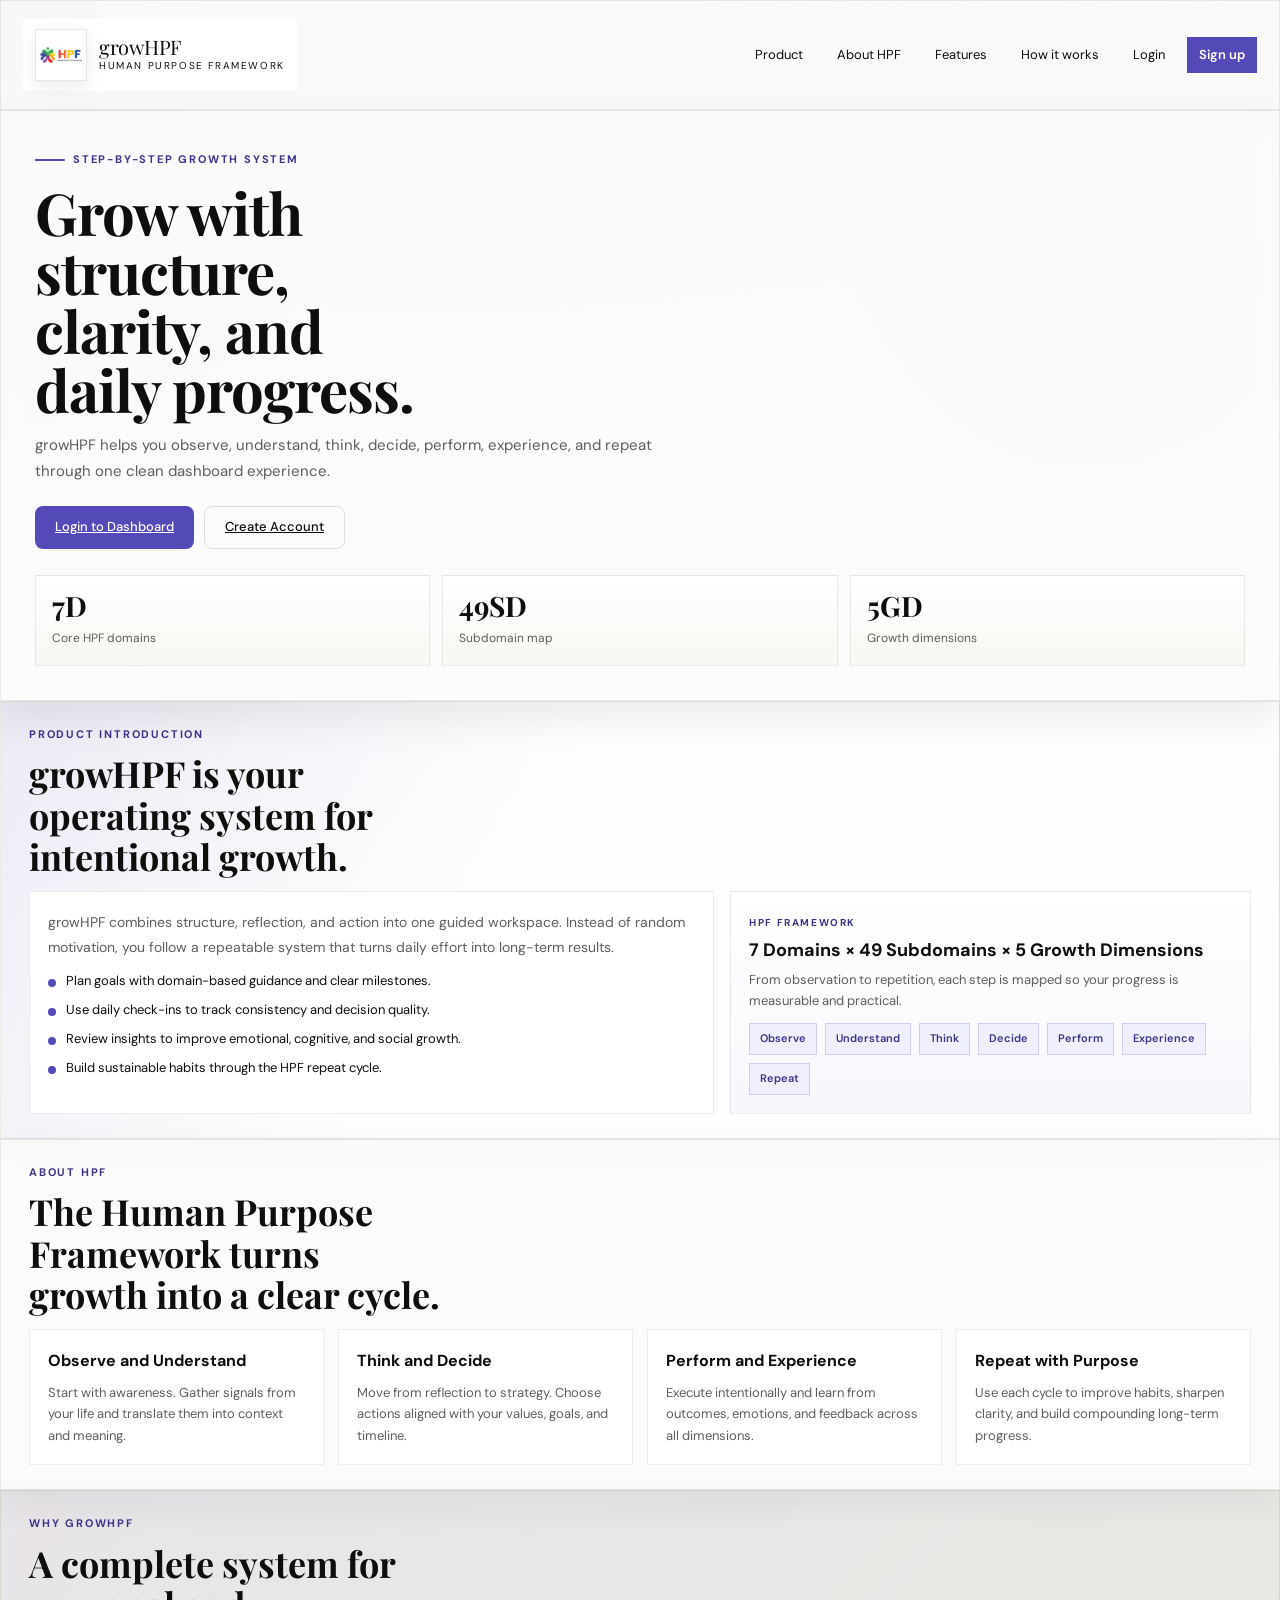
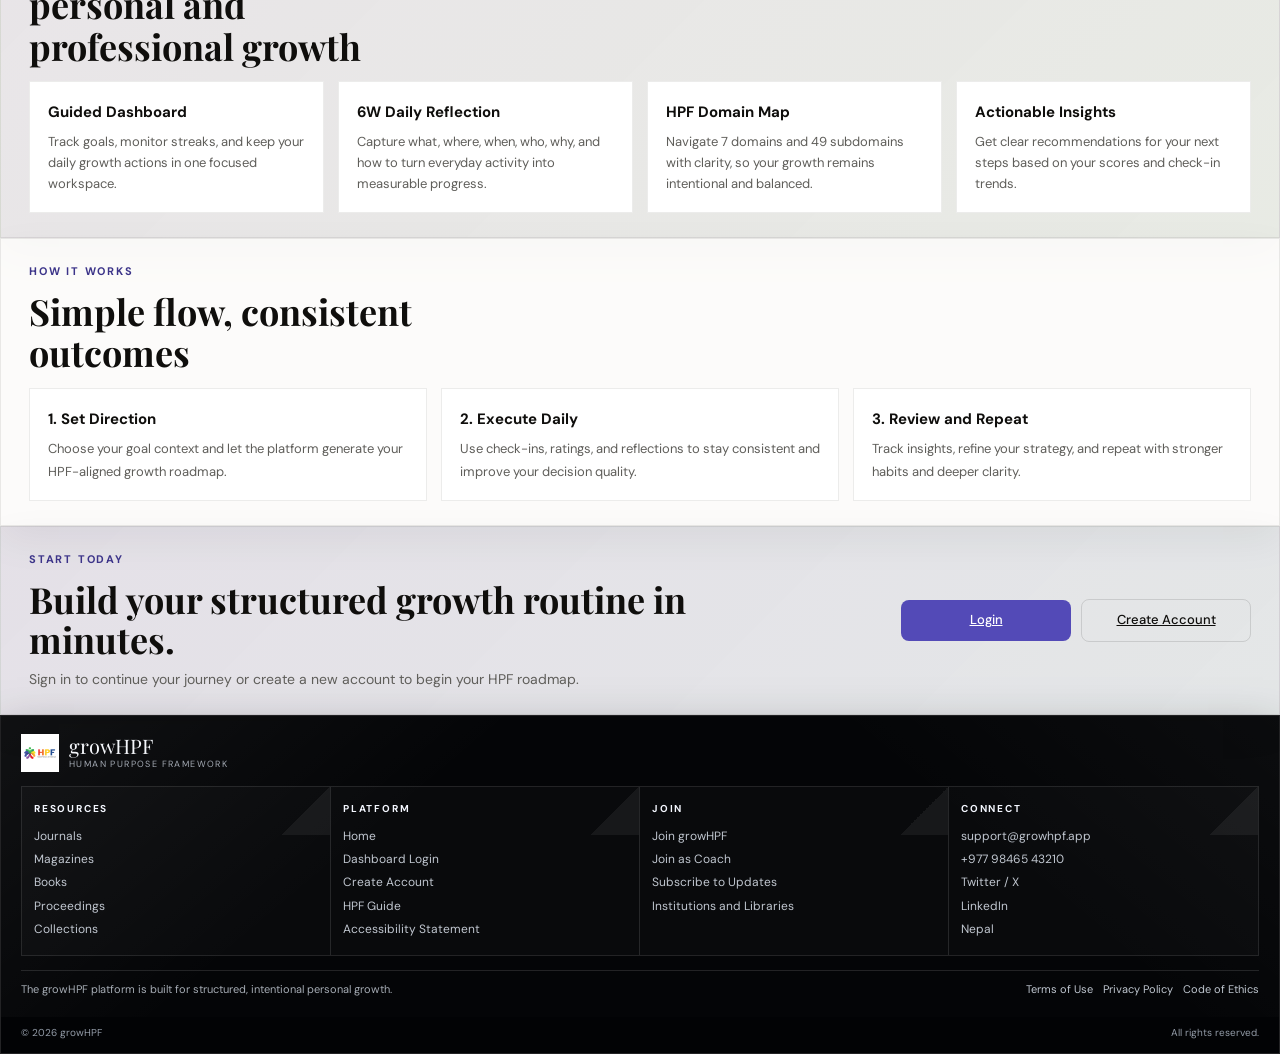
==== landingpage.html @ cd104492 "done all" ====
<!DOCTYPE html>
<html lang="en">
<head>
<meta charset="UTF-8">
<meta name="viewport" content="width=device-width, initial-scale=1.0">
<title>growHPF | Landing</title>
<link href="https://fonts.googleapis.com/css2?family=Playfair+Display:ital,wght@0,400;0,600;1,400&family=DM+Sans:wght@300;400;500&display=swap" rel="stylesheet">
<link rel="stylesheet" href="style.css">
</head>
<body>

<header class="landing-nav">
  <div class="landing-brand">
    <img src="logo.png" alt="growHPF logo">
    <div>
      <div class="landing-brand-name">grow<span>HPF</span></div>
      <div class="landing-brand-sub">Human Purpose Framework</div>
    </div>
  </div>
  <nav class="landing-links" aria-label="Primary">
    <a href="#product-intro">Product</a>
    <a href="#about-hpf">About HPF</a>
    <a href="#features">Features</a>
    <a href="#how-it-works">How it works</a>
    <a href="login.html">Login</a>
    <a href="signup.html" class="landing-link-cta">Sign up</a>
  </nav>
</header>

<main class="landing-main">
  <section class="landing-hero" id="top">
    <div class="hero-copy">
      <div class="hero-kicker">Step-by-step growth system</div>
      <h1>Grow with structure, clarity, and daily progress.</h1>
      <p>
        growHPF helps you observe, understand, think, decide, perform, experience, and repeat through one clean dashboard experience.
      </p>
      <div class="hero-actions">
        <a class="btn btn-primary" href="login.html">Login to Dashboard</a>
        <a class="btn btn-ghost" href="signup.html">Create Account</a>
      </div>

      <div class="hero-metrics" aria-label="Platform metrics">
        <div class="hero-metric">
          <strong>7D</strong>
          <span>Core HPF domains</span>
        </div>
        <div class="hero-metric">
          <strong>49SD</strong>
          <span>Subdomain map</span>
        </div>
        <div class="hero-metric">
          <strong>5GD</strong>
          <span>Growth dimensions</span>
        </div>
      </div>
    </div>
  </section>

  <section class="landing-section landing-product-intro" id="product-intro">
    <div class="landing-section-head">
      <p class="section-kicker">Product introduction</p>
      <h2>growHPF is your operating system for intentional growth.</h2>
    </div>

    <div class="product-intro-grid">
      <article class="product-intro-copy">
        <p>
          growHPF combines structure, reflection, and action into one guided workspace. Instead of random motivation, you follow a repeatable system that turns daily effort into long-term results.
        </p>
        <ul class="product-intro-list" aria-label="Product capabilities">
          <li>Plan goals with domain-based guidance and clear milestones.</li>
          <li>Use daily check-ins to track consistency and decision quality.</li>
          <li>Review insights to improve emotional, cognitive, and social growth.</li>
          <li>Build sustainable habits through the HPF repeat cycle.</li>
        </ul>
      </article>

      <aside class="product-intro-panel" aria-label="HPF summary">
        <div class="product-intro-label">HPF Framework</div>
        <h3>7 Domains × 49 Subdomains × 5 Growth Dimensions</h3>
        <p>From observation to repetition, each step is mapped so your progress is measurable and practical.</p>
        <div class="product-intro-tags">
          <span>Observe</span>
          <span>Understand</span>
          <span>Think</span>
          <span>Decide</span>
          <span>Perform</span>
          <span>Experience</span>
          <span>Repeat</span>
        </div>
      </aside>
    </div>
  </section>

  <section class="landing-section" id="about-hpf">
    <div class="landing-section-head">
      <p class="section-kicker">About HPF</p>
      <h2>The Human Purpose Framework turns growth into a clear cycle.</h2>
    </div>

    <div class="about-hpf-grid">
      <article class="about-hpf-card">
        <h3>Observe and Understand</h3>
        <p>Start with awareness. Gather signals from your life and translate them into context and meaning.</p>
      </article>
      <article class="about-hpf-card">
        <h3>Think and Decide</h3>
        <p>Move from reflection to strategy. Choose actions aligned with your values, goals, and timeline.</p>
      </article>
      <article class="about-hpf-card">
        <h3>Perform and Experience</h3>
        <p>Execute intentionally and learn from outcomes, emotions, and feedback across all dimensions.</p>
      </article>
      <article class="about-hpf-card">
        <h3>Repeat with Purpose</h3>
        <p>Use each cycle to improve habits, sharpen clarity, and build compounding long-term progress.</p>
      </article>
    </div>
  </section>

  <section class="landing-section landing-band" id="features">
    <div class="landing-section-head">
      <p class="section-kicker">Why growHPF</p>
      <h2>A complete system for personal and professional growth</h2>
    </div>

    <div class="landing-grid">
      <article class="landing-card">
        <h3>Guided Dashboard</h3>
        <p>Track goals, monitor streaks, and keep your daily growth actions in one focused workspace.</p>
      </article>
      <article class="landing-card">
        <h3>6W Daily Reflection</h3>
        <p>Capture what, where, when, who, why, and how to turn everyday activity into measurable progress.</p>
      </article>
      <article class="landing-card">
        <h3>HPF Domain Map</h3>
        <p>Navigate 7 domains and 49 subdomains with clarity, so your growth remains intentional and balanced.</p>
      </article>
      <article class="landing-card">
        <h3>Actionable Insights</h3>
        <p>Get clear recommendations for your next steps based on your scores and check-in trends.</p>
      </article>
    </div>
  </section>

  <section class="landing-section" id="how-it-works">
    <div class="landing-section-head">
      <p class="section-kicker">How it works</p>
      <h2>Simple flow, consistent outcomes</h2>
    </div>

    <div class="structure-list">
      <div>
        <strong>1. Set Direction</strong>
        <span>Choose your goal context and let the platform generate your HPF-aligned growth roadmap.</span>
      </div>
      <div>
        <strong>2. Execute Daily</strong>
        <span>Use check-ins, ratings, and reflections to stay consistent and improve your decision quality.</span>
      </div>
      <div>
        <strong>3. Review and Repeat</strong>
        <span>Track insights, refine your strategy, and repeat with stronger habits and deeper clarity.</span>
      </div>
    </div>
  </section>

  <section class="landing-section landing-cta">
    <div class="landing-cta-copy">
      <p class="section-kicker">Start today</p>
      <h2>Build your structured growth routine in minutes.</h2>
      <p>Sign in to continue your journey or create a new account to begin your HPF roadmap.</p>
    </div>
    <div class="landing-cta-actions">
      <a class="btn btn-primary" href="login.html">Login</a>
      <a class="btn btn-ghost" href="signup.html">Create Account</a>
    </div>
  </section>
</main>

<footer class="landing-footer">
  <div class="landing-footer-surface">
    <div class="landing-footer-brandline">
      <img src="logo.png" alt="growHPF logo">
      <div>
        <div class="landing-footer-title">growHPF</div>
        <div class="landing-footer-sub">Human Purpose Framework</div>
      </div>
    </div>

    <div class="landing-footer-grid" aria-label="Footer navigation">
      <div class="landing-footer-col">
        <h3>Resources</h3>
        <a href="#">Journals</a>
        <a href="#">Magazines</a>
        <a href="#">Books</a>
        <a href="#">Proceedings</a>
        <a href="#">Collections</a>
      </div>

      <div class="landing-footer-col">
        <h3>Platform</h3>
        <a href="landingpage.html">Home</a>
        <a href="login.html">Dashboard Login</a>
        <a href="signup.html">Create Account</a>
        <a href="#">HPF Guide</a>
        <a href="#">Accessibility Statement</a>
      </div>

      <div class="landing-footer-col">
        <h3>Join</h3>
        <a href="#">Join growHPF</a>
        <a href="#">Join as Coach</a>
        <a href="#">Subscribe to Updates</a>
        <a href="#">Institutions and Libraries</a>
      </div>

      <div class="landing-footer-col">
        <h3>Connect</h3>
        <a href="mailto:support@growhpf.app">support@growhpf.app</a>
        <a href="tel:+919876543210">+977 98465 43210</a>
        <a href="#">Twitter / X</a>
        <a href="#">LinkedIn</a>
        <a href="#">Nepal</a>
      </div>
    </div>

    <div class="landing-footer-bottom">
      <span>The growHPF platform is built for structured, intentional personal growth.</span>
      <div class="landing-footer-legal" aria-label="Legal">
        <a href="#">Terms of Use</a>
        <a href="#">Privacy Policy</a>
        <a href="#">Code of Ethics</a>
      </div>
    </div>
  </div>

  <div class="landing-footer-note">
    <span>© 2026 growHPF</span>
    <span>All rights reserved.</span>
  </div>
</footer>

<script>
localStorage.setItem('growHPFLandingVisited', 'true');
</script>
</body>
</html>
---- style.css ----
:root {
  --ink: #0f0e0c;
  --paper: #f5f2ed;
  --cream: #ede9e0;
  --purple: #534AB7;
  --purple-light: #EEEDFE;
  --purple-dark: #3C3489;
  --teal: #0F6E56;
  --teal-light: #E1F5EE;
  --amber: #854F0B;
  --amber-light: #FAEEDA;
  --blue: #185FA5;
  --blue-light: #E6F1FB;
  --pink: #993556;
  --pink-light: #FBEAF0;
  --gray: #5F5E5A;
  --gray-light: #F1EFE8;
  --green: #3B6D11;
  --green-light: #EAF3DE;
  --border: rgba(15,14,12,0.12);
  --shadow: 0 1px 3px rgba(15,14,12,0.08), 0 4px 16px rgba(15,14,12,0.06);
}

* { box-sizing: border-box; margin: 0; padding: 0; }

img, svg, video { max-width: 100%; display: block; }

body {
  font-family: 'DM Sans', sans-serif;
  background:
    radial-gradient(circle at top left, rgba(83,74,183,0.14), transparent 34%),
    radial-gradient(circle at 85% 10%, rgba(15,110,86,0.12), transparent 30%),
    var(--paper);
  color: var(--ink);
  min-height: 100vh;
  font-size: 14px;
  line-height: 1.6;
  padding: 0;
  overflow-y: auto;
  overflow-x: hidden;
}

body.dashboard-mode {
  padding: 12px;
  overflow: hidden;
}

body.dashboard-mode .landing-nav,
body.dashboard-mode .landing-hero,
body.dashboard-mode .landing-section,
body.dashboard-mode .landing-main {
  display: none;
}

body.dashboard-mode .shell {
  min-height: calc(100vh - 24px);
}

.landing-nav {
  width: 100%;
  margin: 0 auto 0;
  padding: 18px 22px;
  border: 1px solid rgba(15,14,12,0.08);
  border-radius: 8px;
  background: rgba(255,255,255,0.78);
  backdrop-filter: blur(12px);
  display: flex;
  align-items: center;
  justify-content: space-between;
  gap: 16px;
  box-shadow: 0 10px 30px rgba(15,14,12,0.06);
}
.landing-brand {
  display: flex;
  align-items: center;
  gap: 12px;
  background: #fff;
  padding: 10px 12px;
  border-radius: 6px;
}
.landing-brand img {
  width: 52px;
  height: 52px;
  border-radius: 6px;
  object-fit: contain;
  background: #fff;
  border: 1px solid rgba(15,14,12,0.1);
  box-shadow: 0 6px 16px rgba(15,14,12,0.08);
  padding: 4px;
}
.landing-brand-name {
  font-family: 'Playfair Display', serif;
  font-size: 20px;
  letter-spacing: -0.3px;
  line-height: 1.1;
  color: var(--ink);
}
.landing-brand-name span { color: var(--ink); }
.landing-brand-sub { font-size: 10px; letter-spacing: 1.6px; text-transform: uppercase; color: var(--ink); }
.landing-links { display: flex; align-items: center; gap: 10px; flex-wrap: wrap; }
.landing-links a {
  text-decoration: none;
  color: var(--ink);
  font-size: 13px;
  padding: 8px 12px;
  border-radius: 6px;
  transition: all 0.15s ease;
}
.landing-links a:hover { background: var(--purple-light); color: var(--purple-dark); }

.landing-links .landing-link-cta {
  background: var(--purple);
  color: #fff;
  font-weight: 600;
}

.landing-links .landing-link-cta:hover {
  background: var(--purple-dark);
  color: #fff;
}

.landing-main {
  width: 100%;
  margin: 0;
  display: grid;
  gap: 0;
}

.landing-hero {
  width: 100%;
  margin: 0;
  display: grid;
  grid-template-columns: 1fr;
  gap: 18px;
}
.hero-copy,
.hero-panel {
  border-radius: 28px;
  border: 1px solid rgba(15,14,12,0.08);
  background: rgba(255,255,255,0.82);
  backdrop-filter: blur(10px);
  box-shadow: 0 16px 40px rgba(15,14,12,0.08);
}
.hero-copy { padding: 34px; }
.hero-kicker {
  display: inline-flex;
  align-items: center;
  gap: 8px;
  margin-bottom: 14px;
  font-size: 11px;
  font-weight: 700;
  letter-spacing: 1.8px;
  text-transform: uppercase;
  color: var(--purple-dark);
}
.hero-kicker::before {
  content: '';
  width: 30px;
  height: 2px;
  border-radius: 99px;
  background: var(--purple);
}
.hero-copy h1 {
  font-family: 'Playfair Display', serif;
  font-size: clamp(34px, 5vw, 58px);
  line-height: 1.02;
  letter-spacing: -1px;
  max-width: 11ch;
  margin-bottom: 14px;
}
.hero-copy p {
  max-width: 62ch;
  color: var(--gray);
  font-size: 15px;
  line-height: 1.7;
  margin-bottom: 22px;
}
.hero-actions { display: flex; gap: 10px; flex-wrap: wrap; margin-bottom: 26px; }
.hero-metrics { display: grid; grid-template-columns: repeat(3, minmax(0, 1fr)); gap: 12px; }
.hero-metric {
  padding: 16px;
  border-radius: 18px;
  background: linear-gradient(180deg, #fff, #f8f7f3);
  border: 1px solid rgba(15,14,12,0.08);
}
.hero-metric strong {
  display: block;
  font-family: 'Playfair Display', serif;
  font-size: 28px;
  line-height: 1;
  margin-bottom: 6px;
}
.hero-metric span { font-size: 12px; color: var(--gray); }
.hero-panel { padding: 28px; display: flex; flex-direction: column; justify-content: center; }
.hero-panel-title {
  font-size: 12px;
  font-weight: 700;
  letter-spacing: 1.4px;
  text-transform: uppercase;
  color: var(--gray);
  margin-bottom: 14px;
}
.hero-feature-list { display: grid; gap: 12px; }
.hero-feature {
  display: flex;
  gap: 12px;
  align-items: flex-start;
  padding: 14px 14px;
  border-radius: 16px;
  background: var(--paper);
  border: 1px solid rgba(15,14,12,0.06);
  color: var(--ink);
  line-height: 1.55;
}
.hero-feature span {
  flex-shrink: 0;
  width: 28px;
  height: 28px;
  border-radius: 50%;
  display: inline-flex;
  align-items: center;
  justify-content: center;
  background: var(--purple-light);
  color: var(--purple-dark);
  font-size: 11px;
  font-weight: 700;
}

.landing-section {
  width: 100%;
  margin: 0;
  padding: 24px 28px;
  border-radius: 24px;
  border: 1px solid rgba(15,14,12,0.08);
  background: rgba(255,255,255,0.72);
  box-shadow: 0 14px 38px rgba(15,14,12,0.06);
}

.landing-band {
  background: linear-gradient(135deg, rgba(83,74,183,0.08), rgba(15,110,86,0.06));
}

.landing-product-intro {
  background:
    linear-gradient(120deg, rgba(83,74,183,0.09), rgba(255,255,255,0.78) 40%),
    rgba(255,255,255,0.78);
}

.product-intro-grid {
  display: grid;
  grid-template-columns: 1.25fr 0.95fr;
  gap: 16px;
}

.product-intro-copy {
  padding: 18px;
  border-radius: 18px;
  border: 1px solid rgba(15,14,12,0.08);
  background: #fff;
}

.product-intro-copy p {
  font-size: 14px;
  color: var(--gray);
  line-height: 1.75;
  margin-bottom: 12px;
}

.product-intro-list {
  list-style: none;
  display: grid;
  gap: 8px;
}

.product-intro-list li {
  position: relative;
  padding-left: 18px;
  color: var(--ink);
  font-size: 13px;
}

.product-intro-list li::before {
  content: '';
  position: absolute;
  top: 8px;
  left: 0;
  width: 8px;
  height: 8px;
  border-radius: 50%;
  background: var(--purple);
}

.product-intro-panel {
  padding: 18px;
  border-radius: 18px;
  border: 1px solid rgba(15,14,12,0.08);
  background: linear-gradient(180deg, #ffffff, #f8f6fb);
}

.product-intro-label {
  display: inline-block;
  font-size: 10px;
  letter-spacing: 1.6px;
  text-transform: uppercase;
  font-weight: 700;
  color: var(--purple-dark);
  margin-bottom: 8px;
}

.product-intro-panel h3 {
  font-size: 18px;
  line-height: 1.25;
  margin-bottom: 8px;
}

.product-intro-panel p {
  color: var(--gray);
  font-size: 13px;
  margin-bottom: 12px;
}

.product-intro-tags {
  display: flex;
  flex-wrap: wrap;
  gap: 8px;
}

.product-intro-tags span {
  font-size: 11px;
  font-weight: 600;
  padding: 6px 10px;
  border-radius: 999px;
  border: 1px solid rgba(83,74,183,0.2);
  background: rgba(238,237,254,0.8);
  color: var(--purple-dark);
}

.about-hpf-grid {
  display: grid;
  grid-template-columns: repeat(4, minmax(0, 1fr));
  gap: 14px;
}

.about-hpf-card {
  padding: 18px;
  border-radius: 18px;
  border: 1px solid rgba(15,14,12,0.08);
  background: #fff;
}

.about-hpf-card h3 {
  font-size: 16px;
  margin-bottom: 8px;
}

.about-hpf-card p {
  font-size: 13px;
  color: var(--gray);
  line-height: 1.65;
}

.landing-section-head h2 {
  font-family: 'Playfair Display', serif;
  font-size: clamp(24px, 4vw, 36px);
  line-height: 1.15;
  margin: 0 0 14px;
  max-width: 18ch;
}

.section-kicker {
  margin: 0 0 10px;
  font-size: 11px;
  font-weight: 700;
  letter-spacing: 1.8px;
  text-transform: uppercase;
  color: var(--purple-dark);
}

.landing-grid {
  display: grid;
  grid-template-columns: repeat(4, minmax(0, 1fr));
  gap: 14px;
}

.landing-card {
  padding: 18px;
  border-radius: 18px;
  background: #fff;
  border: 1px solid rgba(15,14,12,0.08);
}

.landing-footer {
  width: 100%;
  margin: 0;
  border-radius: 18px;
  background: #040507;
  border: 1px solid rgba(255,255,255,0.12);
  box-shadow: 0 20px 48px rgba(0,0,0,0.36);
  overflow: hidden;
}

.landing-footer-surface {
  padding: 18px 20px 14px;
  background:
    linear-gradient(140deg, rgba(255,255,255,0.05), transparent 32%),
    linear-gradient(220deg, rgba(255,255,255,0.03), transparent 28%),
    #040507;
}

.landing-footer-brandline {
  display: flex;
  align-items: center;
  gap: 10px;
  margin-bottom: 14px;
}

.landing-footer-brandline img {
  width: 38px;
  height: 38px;
  border-radius: 8px;
  object-fit: contain;
  background: #fff;
  padding: 3px;
}

.landing-footer-title {
  font-family: 'Playfair Display', serif;
  font-size: 20px;
  line-height: 1.1;
  color: #f5f7fb;
}

.landing-footer-sub {
  font-size: 9px;
  letter-spacing: 1.4px;
  text-transform: uppercase;
  color: rgba(222,230,243,0.72);
}

.landing-footer-grid {
  display: grid;
  grid-template-columns: repeat(4, minmax(0, 1fr));
  gap: 0;
  margin-bottom: 14px;
  border: 1px solid rgba(255,255,255,0.12);
}

.landing-footer-col {
  position: relative;
  padding: 14px 12px;
  background: rgba(255,255,255,0.02);
  border-right: 1px solid rgba(255,255,255,0.12);
}

.landing-footer-col:last-child {
  border-right: none;
}

.landing-footer-col::before {
  content: '';
  position: absolute;
  top: 0;
  right: 0;
  width: 48px;
  height: 48px;
  background: linear-gradient(135deg, transparent 50%, rgba(255,255,255,0.06) 50%);
  pointer-events: none;
}

.landing-footer-col h3 {
  font-size: 10px;
  letter-spacing: 1.8px;
  text-transform: uppercase;
  color: #f4f7ff;
  margin-bottom: 8px;
}

.landing-footer-col a {
  display: block;
  color: rgba(225,231,242,0.85);
  text-decoration: none;
  font-size: 12px;
  line-height: 1.6;
  padding: 2px 0;
}

.landing-footer-col a:hover {
  color: #ffffff;
  text-decoration: underline;
}

.landing-footer-bottom {
  display: flex;
  align-items: center;
  justify-content: space-between;
  gap: 10px;
  padding: 10px 0 4px;
  border-top: 1px solid rgba(255,255,255,0.12);
  color: rgba(212,219,230,0.78);
  font-size: 11px;
}

.landing-footer-legal {
  display: flex;
  align-items: center;
  gap: 10px;
  flex-wrap: wrap;
}

.landing-footer-legal a {
  text-decoration: none;
  color: rgba(212,219,230,0.9);
  font-size: 11px;
  padding: 0;
  border: none;
  background: transparent;
}

.landing-footer-legal a:hover {
  color: #ffffff;
  text-decoration: underline;
}

.landing-footer-note {
  display: flex;
  justify-content: space-between;
  align-items: center;
  gap: 10px;
  padding: 8px 20px 12px;
  background: #020305;
  color: rgba(188,198,214,0.78);
  font-size: 10px;
}

.landing-card h3 {
  font-size: 15px;
  margin: 0 0 8px;
}

.landing-card p,
.structure-list span {
  font-size: 13px;
  color: var(--gray);
  line-height: 1.6;
}

.structure-list {
  display: grid;
  grid-template-columns: repeat(3, minmax(0, 1fr));
  gap: 14px;
}

.structure-list div {
  padding: 18px;
  border-radius: 18px;
  background: #fff;
  border: 1px solid rgba(15,14,12,0.08);
}

.structure-list strong {
  display: block;
  margin-bottom: 6px;
  font-size: 15px;
}

.landing-cta {
  display: flex;
  align-items: center;
  justify-content: space-between;
  gap: 18px;
  background: linear-gradient(135deg, rgba(83,74,183,0.1), rgba(24,95,165,0.08));
}

.landing-cta-copy {
  max-width: 70ch;
}

.landing-cta-copy h2 {
  font-family: 'Playfair Display', serif;
  font-size: clamp(24px, 3.4vw, 36px);
  line-height: 1.12;
  margin-bottom: 8px;
}

.landing-cta-copy p:last-child {
  color: var(--gray);
}

.landing-cta-actions {
  display: flex;
  align-items: center;
  gap: 10px;
  flex-wrap: wrap;
}

.landing-cta-actions .btn {
  min-width: 170px;
  justify-content: center;
}

/* Rectangle-only landing style */
.landing-nav,
.landing-brand,
.landing-brand img,
.landing-links a,
.hero-copy,
.hero-panel,
.hero-metric,
.hero-feature,
.landing-section,
.product-intro-copy,
.product-intro-panel,
.product-intro-tags span,
.about-hpf-card,
.landing-card,
.structure-list div,
.landing-footer,
.landing-footer-brandline img {
  border-radius: 0 !important;
}

/* ── LAYOUT ── */
.shell {
  display: flex;
  height: calc(100vh - 32px);
  min-height: calc(100vh - 32px);
  width: min(1400px, 100%);
  margin: 0 auto;
  border-radius: 28px;
  overflow: hidden;
  background: #fff;
  border: 1px solid rgba(15,14,12,0.08);
  box-shadow: 0 18px 52px rgba(15,14,12,0.08);
}

.sidebar {
  width: 220px;
  flex-shrink: 0;
  background: var(--ink);
  border-right: none;
  padding: 0;
  display: flex;
  flex-direction: column;
  position: relative;
  top: auto;
  height: 100%;
  overflow-y: auto;
  overflow-x: hidden;
  overscroll-behavior: contain;
  transition: width 0.24s ease, transform 0.24s ease;
}

.sidebar-logo {
  padding: 28px 24px 20px;
  border-bottom: 0.5px solid rgba(255,255,255,0.1);
  background: #fff;
}

.sidebar-logo img {
  width: 62px;
  height: 62px;
  border-radius: 12px;
  object-fit: contain;
  display: block;
  margin-bottom: 10px;
  padding: 4px;
  background: rgba(255,255,255,0.05);
  border: 1px solid rgba(255,255,255,0.2);
  box-shadow: 0 6px 16px rgba(0,0,0,0.3);
}

.sidebar-logo h1 {
  font-family: 'Playfair Display', serif;
  font-size: 20px;
  color: var(--ink);
  letter-spacing: -0.3px;
  margin-bottom: 2px;
}

.sidebar-logo h1 span { color: var(--ink); }
.sidebar-logo p { font-size: 10px; color: var(--ink); letter-spacing: 1.5px; text-transform: uppercase; }

@media (max-width: 900px) {
  .sidebar-logo img {
    width: 44px;
    height: 44px;
    border-radius: 10px;
  }

  .landing-footer-grid {
    grid-template-columns: repeat(2, minmax(0, 1fr));
  }

  .product-intro-grid,
  .about-hpf-grid {
    grid-template-columns: 1fr;
  }

  .landing-cta {
    flex-direction: column;
    align-items: flex-start;
  }

  .landing-cta-actions {
    width: 100%;
  }

  .landing-cta-actions .btn {
    width: 100%;
  }

  .landing-footer-bottom {
    flex-direction: column;
    align-items: flex-start;
  }

  .landing-footer-note {
    flex-direction: column;
    align-items: flex-start;
  }
}

@media (max-width: 640px) {
  .landing-footer-surface {
    padding: 14px;
  }

  .landing-footer-grid {
    grid-template-columns: 1fr;
  }

  .landing-footer-col {
    border-right: none;
    border-bottom: 1px solid rgba(255,255,255,0.12);
  }

  .landing-footer-col:last-child {
    border-bottom: none;
  }
}

.sidebar-section {
  padding: 16px 12px 8px;
  background: var(--ink);
  flex-shrink: 0;
}
.sidebar-section-label { font-size: 9px; letter-spacing: 2px; text-transform: uppercase; color: rgba(245,242,237,0.52); padding: 0 12px; margin-bottom: 6px; }

.nav-item {
  display: flex;
  align-items: center;
  gap: 10px;
  padding: 9px 12px;
  border-radius: 8px;
  cursor: pointer;
  color: rgba(245,242,237,0.8);
  font-size: 13px;
  font-weight: 400;
  transition: all 0.15s;
  margin-bottom: 2px;
}
.nav-item:hover { background: rgba(255,255,255,0.08); color: #ffffff; }
.nav-item.active { background: rgba(175,169,236,0.2); color: #ffffff; font-weight: 500; }
.nav-icon { width: 16px; height: 16px; opacity: 0.7; flex-shrink: 0; }
.nav-item.active .nav-icon { opacity: 1; }

.sidebar-footer {
  margin-top: auto;
  padding: 16px 24px;
  background: var(--ink);
  border-top: 0.5px solid rgba(255,255,255,0.08);
  flex-shrink: 0;
}
.user-chip {
  display: flex;
  align-items: center;
  gap: 10px;
}
.user-avatar {
  width: 32px;
  height: 32px;
  border-radius: 50%;
  background: var(--purple);
  display: flex;
  align-items: center;
  justify-content: center;
  font-size: 12px;
  font-weight: 500;
  color: #fff;
}
.user-name { font-size: 12px; color: rgba(245,242,237,0.86); font-weight: 400; }
.user-level { font-size: 10px; color: rgba(245,242,237,0.62); }
.account-note { font-size: 10px; color: rgba(245,242,237,0.58); margin-top: 10px; }
.account-actions { display: grid; gap: 8px; margin-top: 10px; }
.account-btn {
  width: 100%;
  border-radius: 8px;
  border: 0.5px solid rgba(245,242,237,0.36);
  background: rgba(245,242,237,0.14);
  color: rgba(245,242,237,0.96);
  font-size: 12px;
  padding: 7px 10px;
  cursor: pointer;
  transition: all 0.15s;
}
.account-btn:hover { background: rgba(245,242,237,0.24); }
.logout-btn {
  background: rgba(245,242,237,0.14);
  border-color: rgba(245,242,237,0.36);
  color: rgba(245,242,237,0.96);
  font-weight: 400;
}

.profile-hero {
  display: flex;
  align-items: center;
  gap: 16px;
}
.profile-avatar {
  width: 58px;
  height: 58px;
  border-radius: 50%;
  background: var(--purple);
  color: #fff;
  display: flex;
  align-items: center;
  justify-content: center;
  font-size: 20px;
  font-weight: 600;
}
.profile-name {
  font-family: 'Playfair Display', serif;
  font-size: 24px;
  line-height: 1.15;
  margin-bottom: 4px;
}
.profile-meta { font-size: 13px; color: var(--gray); }
.profile-list,
.profile-features { display: grid; gap: 10px; }
.profile-item {
  display: flex;
  justify-content: space-between;
  gap: 14px;
  padding: 10px 12px;
  border-radius: 10px;
  background: var(--paper);
  border: 0.5px solid var(--border);
}
.profile-item-label { font-size: 12px; color: var(--gray); }
.profile-item-value { font-size: 12px; font-weight: 500; text-align: right; }
.profile-feature {
  padding: 10px 12px;
  border-radius: 10px;
  border: 0.5px solid var(--border);
  background: #fff;
  font-size: 12px;
}
.profile-actions { display: flex; gap: 10px; flex-wrap: wrap; }

.main {
  flex: 1;
  min-height: 0;
  overflow-y: auto;
  overscroll-behavior: contain;
  -webkit-overflow-scrolling: touch;
  background: linear-gradient(180deg, rgba(255,255,255,0.95), rgba(245,242,237,0.92));
}

.page { display: none; padding: 36px 40px; width: 100%; max-width: 1120px; }
.page.active { display: block; }

.page img,
.page svg {
  max-width: 100%;
}

/* ── TOP BAR ── */
.topbar {
  display: flex;
  align-items: flex-start;
  justify-content: space-between;
  margin-bottom: 32px;
}
.topbar-left h2 {
  font-family: 'Playfair Display', serif;
  font-size: 26px;
  font-weight: 600;
  letter-spacing: -0.5px;
  margin-bottom: 4px;
}
.topbar-left p { font-size: 13px; color: var(--gray); }

.topbar-right { display: flex; gap: 8px; align-items: center; }

/* ── FORMULA BAR ── */
.formula-banner {
  background: var(--ink);
  border-radius: 12px;
  padding: 20px 24px;
  margin-bottom: 28px;
  display: flex;
  align-items: center;
  justify-content: space-between;
  flex-wrap: wrap;
  gap: 12px;
}
.formula-text {
  font-family: 'DM Mono', monospace;
  font-size: 13px;
  color: #AFA9EC;
  letter-spacing: 0.5px;
}
.formula-parts { display: flex; align-items: center; gap: 8px; flex-wrap: wrap; }
.fp {
  padding: 5px 12px;
  border-radius: 20px;
  font-size: 11px;
  font-weight: 500;
  font-family: 'DM Mono', monospace;
}
.fp-op { color: rgba(245,242,237,0.3); font-size: 14px; }

/* ── CARDS ── */
.card {
  background: #fff;
  border: 0.5px solid var(--border);
  border-radius: 12px;
  padding: 20px 22px;
}
.card-sm { padding: 16px 18px; }

.grid-2 { display: grid; grid-template-columns: repeat(2, 1fr); gap: 14px; }
.grid-3 { display: grid; grid-template-columns: repeat(3, 1fr); gap: 14px; }
.grid-4 { display: grid; grid-template-columns: repeat(4, 1fr); gap: 12px; }
.grid-7 { display: grid; grid-template-columns: repeat(7, 1fr); gap: 10px; }
.grid-auto { display: grid; grid-template-columns: repeat(auto-fit, minmax(180px, 1fr)); gap: 12px; }

/* ── GD5 SCORES ── */
.gd-score-card {
  background: #fff;
  border: 0.5px solid var(--border);
  border-radius: 12px;
  padding: 16px;
  text-align: center;
}
.gd-score-label { font-size: 11px; color: var(--gray); margin-bottom: 8px; }
.gd-score-num { font-size: 28px; font-weight: 500; font-family: 'Playfair Display', serif; margin-bottom: 4px; }
.gd-score-bar { height: 3px; background: var(--cream); border-radius: 2px; overflow: hidden; }
.gd-score-fill { height: 3px; border-radius: 2px; transition: width 0.8s ease; }

/* ── DOMAIN CARDS ── */
.domain-pill {
  display: inline-flex;
  align-items: center;
  gap: 6px;
  padding: 4px 10px;
  border-radius: 20px;
  font-size: 11px;
  font-weight: 500;
}

.domain-card {
  background: #fff;
  border: 0.5px solid var(--border);
  border-radius: 12px;
  padding: 16px;
  cursor: pointer;
  transition: all 0.15s;
  position: relative;
}
.domain-card:hover { border-color: rgba(83,74,183,0.3); transform: translateY(-1px); box-shadow: var(--shadow); }
.domain-card.active-domain { border-color: var(--purple); border-width: 1.5px; }
.domain-id {
  width: 32px;
  height: 32px;
  border-radius: 8px;
  display: flex;
  align-items: center;
  justify-content: center;
  font-size: 13px;
  font-weight: 500;
  margin-bottom: 10px;
}
.domain-name { font-size: 13px; font-weight: 500; margin-bottom: 2px; }
.domain-code { font-size: 10px; color: var(--gray); margin-bottom: 8px; font-family: 'DM Mono', monospace; }
.domain-bar { height: 3px; border-radius: 2px; background: var(--cream); overflow: hidden; }
.domain-fill { height: 3px; border-radius: 2px; transition: width 1s ease; }
.domain-score { font-size: 11px; font-weight: 500; margin-top: 6px; }

/* ── SUBDOMAINS ── */
.sd-expand {
  background: #fff;
  border: 0.5px solid var(--border);
  border-radius: 12px;
  padding: 20px 22px;
  margin-bottom: 20px;
}
.sd-expand-header {
  display: flex;
  align-items: center;
  gap: 12px;
  margin-bottom: 16px;
  padding-bottom: 16px;
  border-bottom: 0.5px solid var(--border);
}
.sd-grid { display: grid; grid-template-columns: repeat(auto-fit, minmax(160px, 1fr)); gap: 10px; }
.sd-item {
  background: var(--paper);
  border-radius: 8px;
  padding: 12px;
}
.sd-item-name { font-size: 12px; font-weight: 500; margin-bottom: 4px; }
.sd-item-def { font-size: 11px; color: var(--gray); line-height: 1.5; margin-bottom: 6px; }
.gd-dots { display: flex; gap: 4px; }
.gd-dot { width: 7px; height: 7px; border-radius: 50%; background: var(--cream); }
/* .gd-dot.active-dot {

 } */

/* ── GOALS ── */
.goal-card {
  background: #fff;
  border: 0.5px solid var(--border);
  border-radius: 12px;
  padding: 18px 20px;
  margin-bottom: 12px;
}
.goal-tag {
  display: inline-flex;
  align-items: center;
  gap: 5px;
  font-size: 10px;
  font-weight: 500;
  padding: 3px 8px;
  border-radius: 20px;
  margin-bottom: 10px;
  letter-spacing: 0.5px;
  text-transform: uppercase;
}
.goal-title { font-size: 15px; font-weight: 500; margin-bottom: 4px; font-family: 'Playfair Display', serif; }
.goal-desc { font-size: 12px; color: var(--gray); margin-bottom: 12px; line-height: 1.6; }
.goal-progress-label { display: flex; justify-content: space-between; margin-bottom: 6px; }
.goal-bar { height: 6px; background: var(--cream); border-radius: 3px; overflow: hidden; margin-bottom: 12px; }
.goal-fill { height: 6px; border-radius: 3px; transition: width 1s ease; }
.goal-domains { display: flex; gap: 6px; flex-wrap: wrap; }

.step-card {
  background: #fff;
  border: 0.5px solid var(--border);
  border-radius: 10px;
  padding: 14px 16px;
  margin-bottom: 8px;
  display: flex;
  gap: 12px;
  align-items: flex-start;
}
.step-num {
  width: 22px;
  height: 22px;
  border-radius: 50%;
  display: flex;
  align-items: center;
  justify-content: center;
  font-size: 11px;
  font-weight: 500;
  flex-shrink: 0;
  margin-top: 1px;
}
.step-done { background: var(--teal-light); color: var(--teal); }
.step-active { background: var(--purple-light); color: var(--purple); }
.step-todo { background: var(--cream); color: var(--gray); }
.step-content { flex: 1; }
.step-title { font-size: 13px; font-weight: 500; margin-bottom: 2px; }
.step-detail { font-size: 11px; color: var(--gray); line-height: 1.5; }
.step-domain { font-size: 10px; margin-top: 4px; font-weight: 500; }

/* ── CHECKIN ── */
.checkin-card {
  background: #fff;
  border: 0.5px solid var(--border);
  border-radius: 12px;
  padding: 20px 22px;
  margin-bottom: 14px;
}
.checkin-q { font-size: 12px; color: var(--gray); margin-bottom: 8px; font-weight: 500; text-transform: uppercase; letter-spacing: 0.8px; }
.stars { display: flex; gap: 6px; }
.star {
  width: 28px; height: 28px;
  border: 0.5px solid var(--border);
  border-radius: 7px;
  background: var(--paper);
  display: flex; align-items: center; justify-content: center;
  cursor: pointer; font-size: 11px; font-weight: 500; color: var(--gray);
  transition: all 0.12s;
}
.star.on { background: var(--purple-light); border-color: #AFA9EC; color: var(--purple-dark); }
.rating-row-item { display: flex; align-items: center; gap: 12px; padding: 8px 0; border-bottom: 0.5px solid var(--border); }
.rating-row-item:last-child { border-bottom: none; }
.rr-dot { width: 8px; height: 8px; border-radius: 50%; flex-shrink: 0; }
.rr-name { font-size: 13px; flex: 1; }
.rr-stars { display: flex; gap: 4px; }
.rr-val { font-size: 11px; color: var(--gray); min-width: 16px; text-align: right; font-family: 'DM Mono', monospace; }

.w6-grid { display: grid; grid-template-columns: repeat(3, 1fr); gap: 12px; margin-bottom: 20px; }
.w6-card { background: #fff; border: 0.5px solid var(--border); border-radius: 10px; padding: 14px 16px; }
.w6-q { font-size: 10px; font-weight: 500; color: var(--purple); letter-spacing: 1px; text-transform: uppercase; margin-bottom: 4px; }
.w6-label { font-size: 13px; font-weight: 500; margin-bottom: 6px; }
.w6-inp {
  width: 100%;
  background: var(--paper);
  border: 0.5px solid var(--border);
  border-radius: 7px;
  padding: 7px 10px;
  font-size: 12px;
  font-family: 'DM Sans', sans-serif;
  color: var(--ink);
}
.w6-inp:focus { outline: none; border-color: var(--purple); }

textarea.w6-inp { resize: vertical; min-height: 70px; }

/* ── INSIGHTS ── */
.insight-card {
  background: #fff;
  border: 0.5px solid var(--border);
  border-radius: 12px;
  padding: 16px 18px;
  margin-bottom: 10px;
  display: flex;
  gap: 14px;
  align-items: flex-start;
}
.insight-accent { width: 3px; border-radius: 2px; flex-shrink: 0; align-self: stretch; min-height: 36px; }
.insight-title { font-size: 13px; font-weight: 500; margin-bottom: 3px; }
.insight-text { font-size: 12px; color: var(--gray); line-height: 1.6; }
.insight-tag { font-size: 10px; color: rgba(15,14,12,0.35); margin-top: 4px; font-family: 'DM Mono', monospace; }

/* ── GOAL SETUP MODAL ── */
.modal-overlay {
  display: none;
  position: fixed;
  inset: 0;
  background: rgba(15,14,12,0.6);
  z-index: 100;
  align-items: center;
  justify-content: center;
  padding: 20px;
}
.modal-overlay.open { display: flex; }
.modal {
  background: #fff;
  border-radius: 16px;
  padding: 28px 32px;
  width: 100%;
  max-width: 560px;
  max-height: 80vh;
  overflow-y: auto;
}
.modal-title {
  font-family: 'Playfair Display', serif;
  font-size: 22px;
  font-weight: 600;
  margin-bottom: 4px;
}
.modal-sub { font-size: 13px; color: var(--gray); margin-bottom: 24px; }

.form-group { margin-bottom: 16px; }
.form-label { font-size: 12px; font-weight: 500; color: var(--gray); margin-bottom: 6px; display: block; text-transform: uppercase; letter-spacing: 0.8px; }
.form-input {
  width: 100%;
  border: 0.5px solid var(--border);
  border-radius: 8px;
  padding: 10px 14px;
  font-size: 14px;
  font-family: 'DM Sans', sans-serif;
  color: var(--ink);
  background: var(--paper);
}
.form-input:focus { outline: none; border-color: var(--purple); background: #fff; }
select.form-input { cursor: pointer; }
textarea.form-input { resize: vertical; min-height: 80px; }

.category-grid { display: grid; grid-template-columns: repeat(3, 1fr); gap: 8px; }
.cat-btn {
  border: 0.5px solid var(--border);
  border-radius: 8px;
  padding: 10px 12px;
  background: var(--paper);
  cursor: pointer;
  text-align: center;
  transition: all 0.12s;
  font-family: 'DM Sans', sans-serif;
}
.cat-btn.sel { border-color: var(--purple); background: var(--purple-light); }
.cat-btn-icon { font-size: 18px; margin-bottom: 4px; }
.cat-btn-label { font-size: 11px; font-weight: 500; color: var(--ink); }

/* ── BUTTONS ── */
.btn {
  border: none;
  border-radius: 8px;
  padding: 10px 20px;
  font-size: 13px;
  font-weight: 500;
  cursor: pointer;
  font-family: 'DM Sans', sans-serif;
  transition: all 0.15s;
  display: inline-flex;
  align-items: center;
  gap: 6px;
}
.btn-primary { background: var(--purple); color: #fff; }
.btn-primary:hover { background: var(--purple-dark); }
.btn-ghost { background: transparent; border: 0.5px solid var(--border); color: var(--ink); }
.btn-ghost:hover { background: var(--cream); }
.btn-sm { padding: 7px 14px; font-size: 12px; }
.btn-full { width: 100%; justify-content: center; }

/* ── STAT CARDS ── */
.stat-mini { background: var(--cream); border-radius: 10px; padding: 14px 16px; }
.stat-mini-val { font-size: 24px; font-weight: 500; font-family: 'Playfair Display', serif; margin-bottom: 2px; }
.stat-mini-label { font-size: 11px; color: var(--gray); }

/* ── TIMELINE ── */
.timeline { padding-left: 20px; border-left: 1.5px solid var(--border); }
.tl-item { position: relative; padding-left: 20px; margin-bottom: 16px; }
.tl-dot { position: absolute; left: -27px; top: 4px; width: 12px; height: 12px; border-radius: 50%; border: 2px solid var(--paper); }
.tl-date { font-size: 10px; color: var(--gray); margin-bottom: 3px; font-family: 'DM Mono', monospace; }
.tl-text { font-size: 13px; }

/* ── MATRIX ── */
.matrix-scroll { overflow-x: auto; }
.matrix-tbl { border-collapse: collapse; font-size: 11px; min-width: 480px; width: 100%; }
.matrix-tbl th, .matrix-tbl td { padding: 8px 10px; border: 0.5px solid var(--border); text-align: center; }
.matrix-tbl th { background: var(--cream); font-weight: 500; font-size: 11px; }
.matrix-tbl td.rh { text-align: left; font-weight: 500; background: var(--cream); white-space: nowrap; }
.m1 { background: var(--purple-light); color: var(--purple-dark); border-radius: 4px; padding: 2px 6px; font-weight: 500; font-family: 'DM Mono', monospace; font-size: 10px; display: inline-block; }
.m0 { color: rgba(15,14,12,0.2); }

/* ── TABS ── */
.tab-row { display: flex; gap: 4px; margin-bottom: 20px; background: var(--cream); padding: 4px; border-radius: 10px; width: fit-content; }
.tab { padding: 7px 16px; border-radius: 7px; cursor: pointer; font-size: 13px; color: var(--gray); border: none; background: transparent; font-family: 'DM Sans', sans-serif; transition: all 0.12s; }
.tab.on { background: #fff; color: var(--ink); font-weight: 500; border: 0.5px solid var(--border); }

/* ── PROGRESS RING ── */
.ring-wrap { position: relative; width: 80px; height: 80px; }
.ring-wrap svg { transform: rotate(-90deg); }
.ring-center { position: absolute; inset: 0; display: flex; flex-direction: column; align-items: center; justify-content: center; }
.ring-val { font-size: 18px; font-weight: 500; font-family: 'Playfair Display', serif; }
.ring-lbl { font-size: 9px; color: var(--gray); }

/* ── TASK / CHECKLIST ── */
.task-item {
  display: flex; align-items: flex-start; gap: 10px;
  padding: 10px 0; border-bottom: 0.5px solid var(--border);
}
.task-item:last-child { border-bottom: none; }
.task-cb { width: 16px; height: 16px; border-radius: 4px; border: 1.5px solid var(--border); cursor: pointer; flex-shrink: 0; margin-top: 1px; display: flex; align-items: center; justify-content: center; transition: all 0.12s; }
.task-cb.checked { background: var(--teal); border-color: var(--teal); }
.task-cb.checked::after { content: '✓'; font-size: 10px; color: #fff; }
.task-text { font-size: 13px; flex: 1; }
.task-text.done { text-decoration: line-through; color: var(--gray); }
.task-badge { font-size: 10px; padding: 2px 7px; border-radius: 10px; }

/* ── NOTIFICATIONS badge ── */
.badge { display: inline-flex; align-items: center; justify-content: center; width: 18px; height: 18px; border-radius: 50%; font-size: 10px; font-weight: 500; background: var(--purple); color: #fff; }

/* ── SCROLLBAR ── */
::-webkit-scrollbar { width: 4px; height: 4px; }
::-webkit-scrollbar-track { background: transparent; }
::-webkit-scrollbar-thumb { background: var(--border); border-radius: 2px; }

/* ── ANIMATIONS ── */
@keyframes fadeIn { from { opacity: 0; transform: translateY(8px); } to { opacity: 1; transform: translateY(0); } }
.page.active { animation: fadeIn 0.3s ease; }

/* ── SECTION HEADERS ── */
.section-hdr { display: flex; align-items: center; justify-content: space-between; margin-bottom: 14px; }
.section-title { font-size: 13px; font-weight: 500; color: var(--gray); text-transform: uppercase; letter-spacing: 1px; }

.divider { height: 0.5px; background: var(--border); margin: 24px 0; }
.tag { display: inline-block; font-size: 10px; font-weight: 500; padding: 3px 8px; border-radius: 20px; }

.empty-state { text-align: center; padding: 40px 20px; color: var(--gray); }
.empty-state p { font-size: 13px; margin-top: 8px; }

.mobile-nav-toggle {
  display: none;
}

.desktop-nav-toggle {
  display: none;
}

.sidebar-backdrop {
  display: none;
}

.sidebar::-webkit-scrollbar {
  width: 5px;
}

.sidebar::-webkit-scrollbar-thumb {
  background: rgba(245,242,237,0.18);
  border-radius: 999px;
}

@media (min-width: 901px) {
  .desktop-nav-toggle {
    position: fixed;
    top: 14px;
    left: 236px;
    z-index: 130;
    width: 38px;
    height: 38px;
    border: 1px solid rgba(15,14,12,0.14);
    border-radius: 10px;
    background: rgba(255,255,255,0.95);
    box-shadow: 0 8px 20px rgba(15,14,12,0.12);
    display: flex;
    flex-direction: column;
    align-items: center;
    justify-content: center;
    gap: 4px;
    cursor: pointer;
  }
  .desktop-nav-toggle span {
    width: 16px;
    height: 2px;
    border-radius: 99px;
    background: var(--ink);
    transition: transform 0.2s ease, opacity 0.2s ease;
  }
  body.sidebar-desktop-closed .desktop-nav-toggle {
    left: 90px;
  }
  body.sidebar-desktop-closed .desktop-nav-toggle span:nth-child(1) { transform: translateY(6px) rotate(45deg); }
  body.sidebar-desktop-closed .desktop-nav-toggle span:nth-child(2) { opacity: 0; }
  body.sidebar-desktop-closed .desktop-nav-toggle span:nth-child(3) { transform: translateY(-6px) rotate(-45deg); }

  body.sidebar-desktop-closed .sidebar {
    width: 76px;
    min-width: 76px;
  }

  body.sidebar-desktop-closed .sidebar-logo {
    padding: 20px 10px 14px;
    display: flex;
    align-items: center;
    justify-content: center;
  }
  body.sidebar-desktop-closed .sidebar-logo img {
    width: 40px;
    height: 40px;
    margin: 0;
  }
  body.sidebar-desktop-closed .sidebar-logo h1,
  body.sidebar-desktop-closed .sidebar-logo p {
    display: none;
  }

  body.sidebar-desktop-closed .sidebar-section {
    padding: 12px 8px 6px;
  }
  body.sidebar-desktop-closed .sidebar-section-label {
    display: none;
  }
  body.sidebar-desktop-closed .nav-item {
    justify-content: center;
    padding: 10px 0;
    font-size: 0;
    gap: 0;
  }
  body.sidebar-desktop-closed .nav-icon {
    width: 18px;
    height: 18px;
    margin: 0;
  }

  body.sidebar-desktop-closed .sidebar-footer {
    padding: 14px 8px;
    display: flex;
    justify-content: center;
  }
  body.sidebar-desktop-closed .user-chip {
    justify-content: center;
  }
  body.sidebar-desktop-closed .user-chip > div:not(.user-avatar),
  body.sidebar-desktop-closed .account-note,
  body.sidebar-desktop-closed .account-actions {
    display: none;
  }

  body.sidebar-desktop-closed .page {
    max-width: none;
  }
}

@media (max-width: 1100px) {
  .landing-hero { grid-template-columns: 1fr; }
  .hero-copy h1 { max-width: none; }
  .shell { height: calc(100vh - 20px); min-height: calc(100vh - 20px); }
  .landing-grid { grid-template-columns: repeat(2, minmax(0, 1fr)); }
  .structure-list { grid-template-columns: 1fr; }
}

@media (max-width: 900px) {
  body { padding: 0; }
  .shell { width: 100%; }
  .shell { min-height: calc(100vh - 20px); }
  .grid-2,
  .grid-3,
  .grid-4,
  .grid-7,
  .grid-auto,
  .landing-grid,
  .structure-list,
  .hero-metrics,
  .category-grid,
  .w6-grid {
    grid-template-columns: 1fr !important;
  }
  .hero-copy,
  .hero-panel,
  .card,
  .checkin-card,
  .modal,
  .landing-section,
  .landing-nav,
  .profile-hero {
    width: 100%;
  }
  .page {
    padding: 64px 14px 24px;
    max-width: none;
  }
  .mobile-nav-toggle {
    position: fixed;
    top: 14px;
    left: 14px;
    z-index: 130;
    width: 42px;
    height: 42px;
    border: 1px solid rgba(15,14,12,0.16);
    border-radius: 10px;
    background: rgba(255,255,255,0.96);
    box-shadow: 0 8px 22px rgba(15,14,12,0.15);
    display: flex;
    flex-direction: column;
    justify-content: center;
    align-items: center;
    gap: 4px;
    cursor: pointer;
  }
  .mobile-nav-toggle span {
    width: 18px;
    height: 2px;
    border-radius: 99px;
    background: var(--ink);
    transition: transform 0.2s ease, opacity 0.2s ease;
  }
  body.sidebar-open .mobile-nav-toggle span:nth-child(1) { transform: translateY(6px) rotate(45deg); }
  body.sidebar-open .mobile-nav-toggle span:nth-child(2) { opacity: 0; }
  body.sidebar-open .mobile-nav-toggle span:nth-child(3) { transform: translateY(-6px) rotate(-45deg); }

  .sidebar-backdrop {
    position: fixed;
    inset: 0;
    background: rgba(15,14,12,0.45);
    z-index: 115;
  }
  body.sidebar-open .sidebar-backdrop { display: block; }

  .sidebar {
    width: 260px;
    height: 100dvh;
    position: fixed;
    left: 0;
    top: 0;
    z-index: 120;
    background: var(--ink);
    border-bottom: none;
    transform: translateX(-110%);
    transition: transform 0.24s ease;
    box-shadow: 0 20px 40px rgba(0,0,0,0.35);
    overflow-y: auto;
    overflow-x: hidden;
  }
  body.sidebar-open .sidebar {
    transform: translateX(0);
  }
  .sidebar-section {
    display: block;
  }
  .sidebar-section-label { width: 100%; }
  .nav-item { flex: none; }
  .sidebar-footer { padding-top: 14px; }
  .main { width: 100%; }
  .page { padding: 70px 18px 28px; }
}

@media (max-width: 560px) {
  .mobile-nav-toggle {
    top: 10px;
    left: 10px;
  }
  .sidebar { width: min(85vw, 290px); }
  .hero-copy { padding: 20px; }
  .hero-panel { padding: 18px; }
  .landing-section { padding: 18px; }
  .card { padding: 16px; }
  .topbar-left h2 { font-size: 22px; }
  .topbar { gap: 12px; flex-direction: column; }
  .topbar-right { width: 100%; flex-wrap: wrap; }
  .topbar-right .btn { width: 100%; justify-content: center; }
  .profile-actions .btn { width: 100%; justify-content: center; }
}

/* Extra landing/dashboard mobile hardening */
@media (max-width: 900px) {
  .landing-nav {
    padding: 14px 12px;
    flex-direction: column;
    align-items: stretch;
    gap: 12px;
  }

  .landing-brand {
    width: 100%;
  }

  .landing-links {
    width: 100%;
    display: grid;
    grid-template-columns: repeat(2, minmax(0, 1fr));
    gap: 8px;
  }

  .landing-links a {
    text-align: center;
    padding: 10px 8px;
    font-size: 12px;
  }

  body.dashboard-mode {
    padding: 0;
    overflow-y: auto;
    overflow-x: hidden;
  }

  body.dashboard-mode .shell {
    height: auto;
    min-height: 100dvh;
    border-radius: 0;
    border-left: none;
    border-right: none;
  }

  body.dashboard-mode .main {
    overflow: visible;
  }
}

@media (max-width: 420px) {
  .landing-links {
    grid-template-columns: 1fr;
  }

  .hero-copy h1 {
    font-size: clamp(28px, 8vw, 40px);
  }

  .hero-actions .btn {
    width: 100%;
    justify-content: center;
  }
}
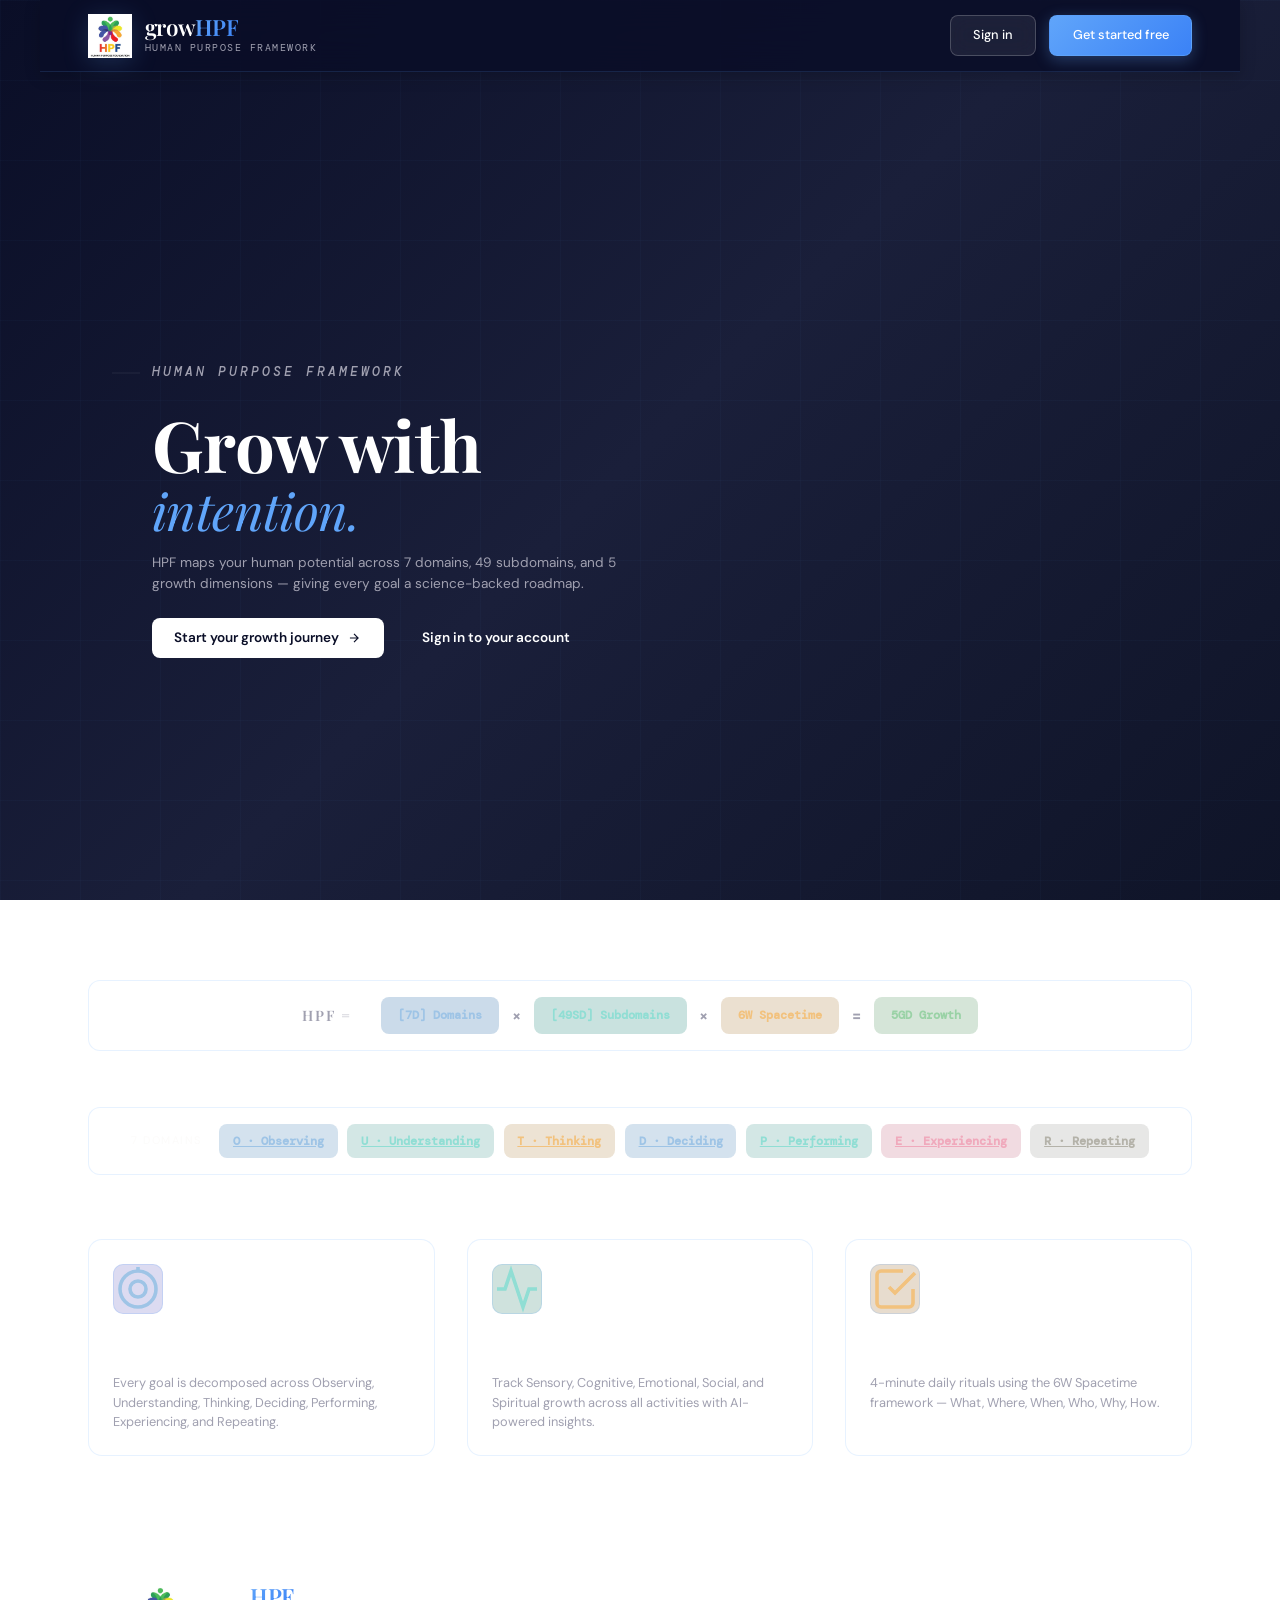
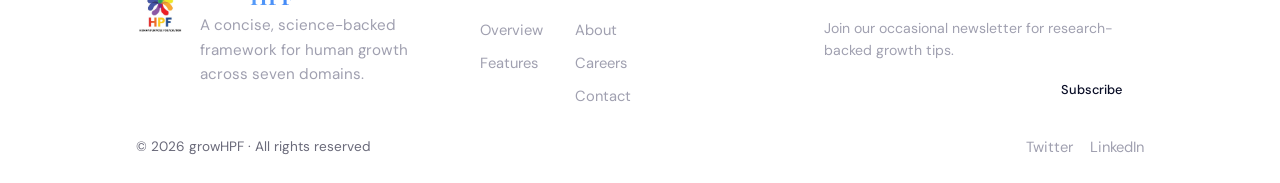
==== commit 932b6b86: "Done fortend" ====
--- a/landingpage.html
+++ b/landingpage.html
@@ -1,250 +1,157 @@
 <!DOCTYPE html>
 <html lang="en">
 <head>
-<meta charset="UTF-8">
-<meta name="viewport" content="width=device-width, initial-scale=1.0">
-<title>growHPF | Landing</title>
-<link href="https://fonts.googleapis.com/css2?family=Playfair+Display:ital,wght@0,400;0,600;1,400&family=DM+Sans:wght@300;400;500&display=swap" rel="stylesheet">
-<link rel="stylesheet" href="style.css">
+    <meta charset="UTF-8">
+    <meta name="viewport" content="width=device-width, initial-scale=1.0">
+    <title>GrowHPF — Human Purpose Framework</title>
+    <link href="https://fonts.googleapis.com/css2?family=Playfair+Display:ital,wght@0,400;0,600;1,400&family=DM+Sans:wght@300;400;500&family=DM+Mono:wght@400;500&display=swap" rel="stylesheet">
+    <link rel="stylesheet" href="styles.css">
 </head>
 <body>
+<section id="landing">
+  <div class="land-bg"></div>
+  <div class="land-grid"></div>
+  <div class="land-inner">
 
-<header class="landing-nav">
-  <div class="landing-brand">
-    <img src="logo.png" alt="growHPF logo">
-    <div>
-      <div class="landing-brand-name">grow<span>HPF</span></div>
-      <div class="landing-brand-sub">Human Purpose Framework</div>
-    </div>
-  </div>
-  <nav class="landing-links" aria-label="Primary">
-    <a href="#product-intro">Product</a>
-    <a href="#about-hpf">About HPF</a>
-    <a href="#features">Features</a>
-    <a href="#how-it-works">How it works</a>
-    <a href="login.html">Login</a>
-    <a href="signup.html" class="landing-link-cta">Sign up</a>
-  </nav>
-</header>
-
-<main class="landing-main">
-  <section class="landing-hero" id="top">
-    <div class="hero-copy">
-      <div class="hero-kicker">Step-by-step growth system</div>
-      <h1>Grow with structure, clarity, and daily progress.</h1>
-      <p>
-        growHPF helps you observe, understand, think, decide, perform, experience, and repeat through one clean dashboard experience.
-      </p>
-      <div class="hero-actions">
-        <a class="btn btn-primary" href="login.html">Login to Dashboard</a>
-        <a class="btn btn-ghost" href="signup.html">Create Account</a>
-      </div>
-
-      <div class="hero-metrics" aria-label="Platform metrics">
-        <div class="hero-metric">
-          <strong>7D</strong>
-          <span>Core HPF domains</span>
-        </div>
-        <div class="hero-metric">
-          <strong>49SD</strong>
-          <span>Subdomain map</span>
-        </div>
-        <div class="hero-metric">
-          <strong>5GD</strong>
-          <span>Growth dimensions</span>
+    <!-- Nav -->
+    <nav class="land-nav">
+      <div class="logo-svg-wrap">
+        <img class="logo-icon" src="logo.jpeg" alt="growHPF logo">
+        <div class="logo-wordmark">
+          <div class="grow">grow<span>HPF</span></div>
+          <div class="tagline">Human Purpose Framework</div>
         </div>
       </div>
-    </div>
-  </section>
+      <div class="land-nav-right">
+        <a class="btn btn-outline-light btn-sm" href="login.html">Sign in</a>
+        <a class="btn btn-solid-light btn-sm" href="signup.html">Get started free</a>
+      </div>
+    </nav>
 
-  <section class="landing-section landing-product-intro" id="product-intro">
-    <div class="landing-section-head">
-      <p class="section-kicker">Product introduction</p>
-      <h2>growHPF is your operating system for intentional growth.</h2>
-    </div>
-
-    <div class="product-intro-grid">
-      <article class="product-intro-copy">
-        <p>
-          growHPF combines structure, reflection, and action into one guided workspace. Instead of random motivation, you follow a repeatable system that turns daily effort into long-term results.
-        </p>
-        <ul class="product-intro-list" aria-label="Product capabilities">
-          <li>Plan goals with domain-based guidance and clear milestones.</li>
-          <li>Use daily check-ins to track consistency and decision quality.</li>
-          <li>Review insights to improve emotional, cognitive, and social growth.</li>
-          <li>Build sustainable habits through the HPF repeat cycle.</li>
-        </ul>
-      </article>
-
-      <aside class="product-intro-panel" aria-label="HPF summary">
-        <div class="product-intro-label">HPF Framework</div>
-        <h3>7 Domains × 49 Subdomains × 5 Growth Dimensions</h3>
-        <p>From observation to repetition, each step is mapped so your progress is measurable and practical.</p>
-        <div class="product-intro-tags">
-          <span>Observe</span>
-          <span>Understand</span>
-          <span>Think</span>
-          <span>Decide</span>
-          <span>Perform</span>
-          <span>Experience</span>
-          <span>Repeat</span>
+    <!-- Hero -->
+    <div class="land-hero">
+      <div class="hero-content">
+        <div class="land-overline">Human Purpose Framework</div>
+        <h1 class="land-h1">
+          Grow with<br>
+          <em>intention.</em>
+        </h1>
+        <p class="land-sub">HPF maps your human potential across 7 domains, 49 subdomains, and 5 growth dimensions — giving every goal a science-backed roadmap.</p>
+        <div class="land-ctas">
+          <a class="btn btn-primary" href="signup.html">
+            Start your growth journey
+            <svg width="14" height="14" fill="none" stroke="currentColor" stroke-width="2" viewBox="0 0 24 24"><path d="M5 12h14M12 5l7 7-7 7"/></svg>
+          </a>
+          <a class="btn btn-secondary" href="login.html">Sign in to your account</a>
         </div>
-      </aside>
-    </div>
-  </section>
-
-  <section class="landing-section" id="about-hpf">
-    <div class="landing-section-head">
-      <p class="section-kicker">About HPF</p>
-      <h2>The Human Purpose Framework turns growth into a clear cycle.</h2>
-    </div>
-
-    <div class="about-hpf-grid">
-      <article class="about-hpf-card">
-        <h3>Observe and Understand</h3>
-        <p>Start with awareness. Gather signals from your life and translate them into context and meaning.</p>
-      </article>
-      <article class="about-hpf-card">
-        <h3>Think and Decide</h3>
-        <p>Move from reflection to strategy. Choose actions aligned with your values, goals, and timeline.</p>
-      </article>
-      <article class="about-hpf-card">
-        <h3>Perform and Experience</h3>
-        <p>Execute intentionally and learn from outcomes, emotions, and feedback across all dimensions.</p>
-      </article>
-      <article class="about-hpf-card">
-        <h3>Repeat with Purpose</h3>
-        <p>Use each cycle to improve habits, sharpen clarity, and build compounding long-term progress.</p>
-      </article>
-    </div>
-  </section>
-
-  <section class="landing-section landing-band" id="features">
-    <div class="landing-section-head">
-      <p class="section-kicker">Why growHPF</p>
-      <h2>A complete system for personal and professional growth</h2>
-    </div>
-
-    <div class="landing-grid">
-      <article class="landing-card">
-        <h3>Guided Dashboard</h3>
-        <p>Track goals, monitor streaks, and keep your daily growth actions in one focused workspace.</p>
-      </article>
-      <article class="landing-card">
-        <h3>6W Daily Reflection</h3>
-        <p>Capture what, where, when, who, why, and how to turn everyday activity into measurable progress.</p>
-      </article>
-      <article class="landing-card">
-        <h3>HPF Domain Map</h3>
-        <p>Navigate 7 domains and 49 subdomains with clarity, so your growth remains intentional and balanced.</p>
-      </article>
-      <article class="landing-card">
-        <h3>Actionable Insights</h3>
-        <p>Get clear recommendations for your next steps based on your scores and check-in trends.</p>
-      </article>
-    </div>
-  </section>
-
-  <section class="landing-section" id="how-it-works">
-    <div class="landing-section-head">
-      <p class="section-kicker">How it works</p>
-      <h2>Simple flow, consistent outcomes</h2>
-    </div>
-
-    <div class="structure-list">
-      <div>
-        <strong>1. Set Direction</strong>
-        <span>Choose your goal context and let the platform generate your HPF-aligned growth roadmap.</span>
-      </div>
-      <div>
-        <strong>2. Execute Daily</strong>
-        <span>Use check-ins, ratings, and reflections to stay consistent and improve your decision quality.</span>
-      </div>
-      <div>
-        <strong>3. Review and Repeat</strong>
-        <span>Track insights, refine your strategy, and repeat with stronger habits and deeper clarity.</span>
-      </div>
-    </div>
-  </section>
-
-  <section class="landing-section landing-cta">
-    <div class="landing-cta-copy">
-      <p class="section-kicker">Start today</p>
-      <h2>Build your structured growth routine in minutes.</h2>
-      <p>Sign in to continue your journey or create a new account to begin your HPF roadmap.</p>
-    </div>
-    <div class="landing-cta-actions">
-      <a class="btn btn-primary" href="login.html">Login</a>
-      <a class="btn btn-ghost" href="signup.html">Create Account</a>
-    </div>
-  </section>
-</main>
-
-<footer class="landing-footer">
-  <div class="landing-footer-surface">
-    <div class="landing-footer-brandline">
-      <img src="logo.png" alt="growHPF logo">
-      <div>
-        <div class="landing-footer-title">growHPF</div>
-        <div class="landing-footer-sub">Human Purpose Framework</div>
+        
       </div>
     </div>
 
-    <div class="landing-footer-grid" aria-label="Footer navigation">
-      <div class="landing-footer-col">
-        <h3>Resources</h3>
-        <a href="#">Journals</a>
-        <a href="#">Magazines</a>
-        <a href="#">Books</a>
-        <a href="#">Proceedings</a>
-        <a href="#">Collections</a>
+    <!-- Formula strip -->
+    <div class="formula-strip">
+      <span class="formula-label">HPF =</span>
+      <span class="fp domains">[7D] Domains</span>
+      <span class="fp-op">×</span>
+      <span class="fp subdomains">[49SD] Subdomains</span>
+      <span class="fp-op">×</span>
+      <span class="fp spacetime">6W Spacetime</span>
+      <span class="fp-op">=</span>
+      <span class="fp growth">5GD Growth</span>
+    </div>
+
+    <!-- Domain bubbles -->
+    <div class="land-domains-row">
+      <span class="domains-label">7 Domains</span>
+      <a class="d-bubble blue" href="signup.html">O · Observing</a>
+      <a class="d-bubble teal" href="signup.html">U · Understanding</a>
+      <a class="d-bubble orange" href="signup.html">T · Thinking</a>
+      <a class="d-bubble blue" href="signup.html">D · Deciding</a>
+      <a class="d-bubble teal" href="signup.html">P · Performing</a>
+      <a class="d-bubble purple" href="signup.html">E · Experiencing</a>
+      <a class="d-bubble gray" href="signup.html">R · Repeating</a>
+    </div>
+
+    <!-- Feature cards -->
+    <div class="land-features">
+      <div class="feat-card">
+        <div class="feat-icon blue">
+          <svg width="16" height="16" fill="none" stroke="currentColor" stroke-width="1.8" viewBox="0 0 24 24"><circle cx="12" cy="12" r="9"/><circle cx="12" cy="12" r="4"/><line x1="12" y1="3" x2="12" y2="1"/></svg>
+        </div>
+        <div class="feat-title">7-Domain Goal Mapping</div>
+        <div class="feat-desc">Every goal is decomposed across Observing, Understanding, Thinking, Deciding, Performing, Experiencing, and Repeating.</div>
       </div>
-
-      <div class="landing-footer-col">
-        <h3>Platform</h3>
-        <a href="landingpage.html">Home</a>
-        <a href="login.html">Dashboard Login</a>
-        <a href="signup.html">Create Account</a>
-        <a href="#">HPF Guide</a>
-        <a href="#">Accessibility Statement</a>
+      <div class="feat-card">
+        <div class="feat-icon teal">
+          <svg width="16" height="16" fill="none" stroke="currentColor" stroke-width="1.8" viewBox="0 0 24 24"><polyline points="22 12 18 12 15 21 9 3 6 12 2 12"/></svg>
+        </div>
+        <div class="feat-title">5 Growth Dimensions</div>
+        <div class="feat-desc">Track Sensory, Cognitive, Emotional, Social, and Spiritual growth across all activities with AI-powered insights.</div>
       </div>
-
-      <div class="landing-footer-col">
-        <h3>Join</h3>
-        <a href="#">Join growHPF</a>
-        <a href="#">Join as Coach</a>
-        <a href="#">Subscribe to Updates</a>
-        <a href="#">Institutions and Libraries</a>
-      </div>
-
-      <div class="landing-footer-col">
-        <h3>Connect</h3>
-        <a href="mailto:support@growhpf.app">support@growhpf.app</a>
-        <a href="tel:+919876543210">+977 98465 43210</a>
-        <a href="#">Twitter / X</a>
-        <a href="#">LinkedIn</a>
-        <a href="#">Nepal</a>
+      <div class="feat-card">
+        <div class="feat-icon orange">
+          <svg width="16" height="16" fill="none" stroke="currentColor" stroke-width="1.8" viewBox="0 0 24 24"><path d="M9 11l3 3L22 4"/><path d="M21 12v7a2 2 0 01-2 2H5a2 2 0 01-2-2V5a2 2 0 012-2h11"/></svg>
+        </div>
+        <div class="feat-title">Daily Check-ins</div>
+        <div class="feat-desc">4-minute daily rituals using the 6W Spacetime framework — What, Where, When, Who, Why, How.</div>
       </div>
     </div>
 
-    <div class="landing-footer-bottom">
-      <span>The growHPF platform is built for structured, intentional personal growth.</span>
-      <div class="landing-footer-legal" aria-label="Legal">
-        <a href="#">Terms of Use</a>
-        <a href="#">Privacy Policy</a>
-        <a href="#">Code of Ethics</a>
+    <!-- Footer -->
+    <footer class="site-footer">
+      <div class="footer-inner">
+        <div class="footer-brand">
+          <img class="logo-icon" src="logo.jpeg" alt="growHPF logo">
+          <div class="brand-copy">
+            <div class="grow">grow<span>HPF</span></div>
+            <p class="footer-desc">A concise, science-backed framework for human growth across seven domains.</p>
+          </div>
+        </div>
+
+        <div class="footer-links">
+          <div class="links-col">
+            <h4>Product</h4>
+            <ul>
+              <li><a href="#">Overview</a></li>
+              <li><a href="#">Features</a></li>
+            </ul>
+          </div>
+          <div class="links-col">
+            <h4>Company</h4>
+            <ul>
+              <li><a href="#">About</a></li>
+              <li><a href="#">Careers</a></li>
+              <li><a href="#">Contact</a></li>
+            </ul>
+          </div>
+        </div>
+
+        <div class="footer-newsletter">
+          <h4>Get updates</h4>
+          <p class="small">Join our occasional newsletter for research-backed growth tips.</p>
+          <form class="newsletter-form" onsubmit="event.preventDefault(); alert('Thanks — newsletter signup is a demo.');">
+            <input type="email" placeholder="Your email" aria-label="Email" required>
+            <button class="btn btn-primary btn-sm" type="submit">Subscribe</button>
+          </form>
+        </div>
       </div>
-    </div>
+
+      <div class="footer-bottom">
+        <div class="legal">© 2026 growHPF · All rights reserved</div>
+        <div class="social">
+          <a href="#" aria-label="Twitter" class="social-link">Twitter</a>
+          <a href="#" aria-label="LinkedIn" class="social-link">LinkedIn</a>
+        </div>
+      </div>
+    </footer>
+
   </div>
-
-  <div class="landing-footer-note">
-    <span>© 2026 growHPF</span>
-    <span>All rights reserved.</span>
-  </div>
-</footer>
+</section>
+</div>
 
 <script>
-localStorage.setItem('growHPFLandingVisited', 'true');
+  // Mark landing visited so signup/login pages allow forward navigation
+  try { localStorage.setItem('growHPFLandingVisited', 'true'); } catch(e) { /* ignore */ }
 </script>
 </body>
 </html>
--- a/styles.css
+++ b/styles.css
@@ -0,0 +1,698 @@
+/* ============================================
+   GROWHPF LANDING PAGE STYLES
+   ============================================ */
+
+* {
+  margin: 0;
+  padding: 0;
+  box-sizing: border-box;
+}
+
+:root {
+  --primary-blue: #60a5fa;
+  --primary-blue-dark: #3b82f6;
+  --bg-dark: #0a0e27;
+  --bg-dark-2: #1a1f3a;
+  --bg-dark-3: #0f1428;
+  --text-light: #fff;
+  --text-secondary: #a0a0b0;
+  --text-muted: #6a6a7a;
+  --border-light: rgba(96, 165, 250, 0.15);
+  --border-lighter: rgba(96, 165, 250, 0.1);
+  --nav-height: 72px;
+  --nav-gap: 24px;
+}
+
+body {
+  font-family: 'DM Sans', -apple-system, BlinkMacSystemFont, 'Segoe UI', sans-serif;
+  background: linear-gradient(135deg, var(--bg-dark) 0%, var(--bg-dark-2) 50%, var(--bg-dark-3) 100%);
+  background-attachment: fixed;
+  color: var(--text-light);
+  line-height: 1.6;
+  overflow-x: hidden;
+}
+
+/* Scrollbar Styling */
+::-webkit-scrollbar {
+  width: 8px;
+}
+
+::-webkit-scrollbar-track {
+  background: rgba(255, 255, 255, 0.05);
+}
+
+::-webkit-scrollbar-thumb {
+  background: rgba(96, 165, 250, 0.3);
+  border-radius: 4px;
+}
+
+::-webkit-scrollbar-thumb:hover {
+  background: rgba(96, 165, 250, 0.5);
+}
+
+.land-overline {
+  font-family: 'DM Mono', monospace;
+  font-size: 0.75rem;
+  color: var(--text-secondary);
+  margin-bottom: 1rem;
+  font-weight: 500;
+  letter-spacing: 3px;
+  text-transform: uppercase;
+  font-style: italic;
+  position: relative;
+}
+.land-overline::before {
+  content: '';
+  position: absolute;
+  left: -40px;
+  top: 50%;
+  transform: translateY(-50%);
+  width: 28px;
+  height: 1px;
+  background: rgba(255,255,255,0.08);
+}
+/* Landing Section */
+#landing {
+  position: relative;
+  min-height: 100vh;
+  display: flex;
+  flex-direction: column;
+}
+
+.land-bg {
+  position: fixed;
+  top: 0;
+  left: 0;
+  width: 100%;
+  height: 100%;
+  background: linear-gradient(135deg, var(--bg-dark) 0%, var(--bg-dark-2) 50%, var(--bg-dark-3) 100%);
+  z-index: -2;
+}
+.land-h1 em {
+  font-style: italic;
+  color: var(--primary-blue);
+  font-weight: 400;
+  display: block;
+  font-size: 3.6rem;
+  margin-top: 0.1rem;
+}
+
+.land-grid {
+  position: fixed;
+  top: 0;
+  left: 0;
+  width: 100%;
+  height: 100%;
+  background-image: 
+    linear-gradient(rgba(96, 165, 250, 0.03) 1px, transparent 1px),
+    linear-gradient(90deg, rgba(96, 165, 250, 0.03) 1px, transparent 1px);
+  background-size: 80px 80px;
+  pointer-events: none;
+  z-index: -1;
+}
+
+.btn-primary {
+  background: #fff;
+  color: var(--bg-dark);
+  padding: 0.6rem 1.2rem;
+  border-radius: 999px;
+  border: none;
+  font-weight: 700;
+}
+.btn-primary svg {
+  stroke: var(--bg-dark);
+}
+.btn-secondary {
+  background: transparent;
+  color: #fff;
+  padding: 0.55rem 1.1rem;
+  border-radius: 999px;
+  border: 1px solid rgba(255,255,255,0.18);
+}
+.btn-secondary:hover {
+  background: rgba(255,255,255,0.06);
+}
+.land-nav {
+  display: flex;
+  justify-content: space-between;
+  align-items: center;
+  height: 72px;
+  padding: 0 3rem;
+  margin-bottom: 0;
+  position: fixed;
+  top: 0;
+  left: 0;
+  right: 0;
+  max-width: 1200px;
+  margin: 0 auto;
+  width: 100%;
+  background: rgba(10, 14, 39, 0.85);
+  backdrop-filter: blur(20px);
+  border-bottom: 1px solid var(--border-light);
+  z-index: 1000;
+  box-shadow: 0 4px 15px rgba(0, 0, 0, 0.2);
+}
+
+/* Ensure content sits below fixed nav */
+.land-inner {
+  padding: calc(var(--nav-height) + var(--nav-gap)) 3rem 0;
+  max-width: 1200px;
+  margin: 0 auto;
+}
+
+.logo-svg-wrap {
+  display: flex;
+  align-items: center;
+  gap: 0.8rem;
+  cursor: pointer;
+  transition: all 0.3s ease;
+}
+
+.logo-svg-wrap:hover {
+  transform: scale(1.02);
+}
+
+.logo-icon {
+  height: 44px;
+  width: auto;
+  filter: drop-shadow(0 4px 12px rgba(96, 165, 250, 0.2));
+}
+
+.logo-wordmark {
+  display: flex;
+  flex-direction: column;
+  gap: 2px;
+}
+
+.grow {
+  font-family: 'Playfair Display', serif;
+  font-size: 1.4rem;
+  font-weight: 600;
+  color: var(--text-light);
+  line-height: 1;
+  letter-spacing: -0.5px;
+}
+
+.grow span {
+  background: linear-gradient(135deg, var(--primary-blue) 0%, var(--primary-blue-dark) 100%);
+  -webkit-background-clip: text;
+  -webkit-text-fill-color: transparent;
+  background-clip: text;
+}
+
+.tagline {
+  font-family: 'DM Mono', monospace;
+  font-size: 0.6rem;
+  color: var(--text-secondary);
+  letter-spacing: 1.5px;
+  text-transform: uppercase;
+}
+
+.land-nav-right {
+  display: flex;
+  gap: 0.8rem;
+}
+
+/* Buttons */
+.btn {
+  padding: 0.55rem 1.4rem;
+  border: none;
+  border-radius: 8px;
+  font-size: 0.85rem;
+  font-weight: 600;
+  cursor: pointer;
+  transition: all 0.2s ease;
+  text-decoration: none;
+  display: inline-flex;
+  align-items: center;
+  gap: 0.5rem;
+  font-family: inherit;
+}
+
+.btn-sm {
+  padding: 0.55rem 1.4rem;
+  font-size: 0.8rem;
+  font-weight: 500;
+}
+
+.btn-solid-light {
+  background: linear-gradient(135deg, var(--primary-blue) 0%, var(--primary-blue-dark) 100%);
+  border: 1px solid rgba(96, 165, 250, 0.5);
+  color: var(--text-light);
+  box-shadow: 0 4px 15px rgba(96, 165, 250, 0.3);
+}
+
+.btn-solid-light:hover {
+  box-shadow: 0 6px 20px rgba(96, 165, 250, 0.4);
+  background: linear-gradient(135deg, var(--primary-blue-dark) 0%, #1d4ed8 100%);
+}
+
+.btn-outline-light {
+  background: rgba(255, 255, 255, 0.08);
+  border: 1px solid rgba(255, 255, 255, 0.2);
+  color: var(--text-light);
+  backdrop-filter: blur(10px);
+}
+
+.btn-outline-light:hover {
+  background: rgba(255, 255, 255, 0.15);
+  border-color: rgba(255, 255, 255, 0.3);
+}
+
+/* Hero Section */
+.land-hero {
+  margin-top: 0;
+  padding: 2rem 0;
+  min-height: calc(100vh - 72px);
+  display: flex;
+  align-items: center;
+  animation: fadeInUp 0.8s ease;
+}
+
+@keyframes fadeInUp {
+  from {
+    opacity: 0;
+    transform: translateY(30px);
+  }
+  to {
+    opacity: 1;
+    transform: translateY(0);
+  }
+}
+
+.hero-content {
+  max-width: 560px;
+  padding-left: 4rem;
+}
+
+.land-overline {
+  font-family: 'DM Mono', monospace;
+  font-size: 0.8rem;
+  color: var(--text-secondary);
+  margin-bottom: 1.5rem;
+  font-weight: 500;
+  letter-spacing: 3px;
+  text-transform: uppercase;
+  font-style: italic;
+}
+
+.land-h1 {
+  font-family: 'Playfair Display', serif;
+  font-size: 4.4rem;
+  font-weight: 700;
+  margin-bottom: 1rem;
+  color: var(--text-light);
+  line-height: 1.06;
+  letter-spacing: -0.6px;
+  max-width: 520px;
+}
+
+.land-h1 em {
+  font-style: italic;
+  color: var(--primary-blue);
+  font-weight: 400;
+  display: block;
+  font-size: 3.2rem;
+  margin-top: 0.1rem;
+}
+
+.land-sub {
+  font-size: 0.85rem;
+  color: var(--text-secondary);
+  margin-bottom: 1.5rem;
+  line-height: 1.5;
+  font-weight: 400;
+  max-width: 550px;
+}
+
+.land-ctas {
+  display: flex;
+  gap: 1rem;
+  flex-wrap: wrap;
+}
+
+
+
+/* Formula Strip */
+.formula-strip {
+  display: flex;
+  align-items: center;
+  justify-content: center;
+  gap: 0.8rem;
+  margin: 3.5rem 0;
+  padding: 1rem 1.5rem;
+  background: rgba(255, 255, 255, 0.02);
+  border: 1px solid var(--border-light);
+  border-radius: 12px;
+  text-align: center;
+  flex-wrap: wrap;
+}
+
+.formula-label {
+  font-family: 'Playfair Display', serif;
+  font-size: 0.9rem;
+  color: var(--text-secondary);
+  font-weight: 600;
+  letter-spacing: 2px;
+  margin-right: 1rem;
+}
+
+.fp {
+  padding: 0.5rem 1rem;
+  border-radius: 8px;
+  font-size: 0.75rem;
+  font-weight: 700;
+  font-family: 'DM Mono', monospace;
+  border: 1.5px solid transparent;
+  transition: opacity 0.2s ease;
+}
+
+.fp:hover {
+  opacity: 0.8;
+}
+
+/* Formula part color variants */
+.fp.domains {
+  background: rgba(20, 93, 160, 0.22);
+  color: #9ec4e6;
+}
+
+.fp.subdomains {
+  background: rgba(11, 122, 111, 0.22);
+  color: #90ded4;
+}
+
+.fp.spacetime {
+  background: rgba(154, 102, 20, 0.2);
+  color: #f2c27e;
+}
+
+.fp.growth {
+  background: rgba(45, 126, 63, 0.2);
+  color: #9ad2a6;
+}
+
+.fp-op {
+  color: var(--text-secondary);
+  font-weight: 700;
+  font-size: 1rem;
+}
+
+/* Domain Row */
+.land-domains-row {
+  display: flex;
+  align-items: center;
+  justify-content: center;
+  gap: 0.6rem;
+  margin: 3rem 0;
+  padding: 1rem 1.4rem;
+  background: rgba(255, 255, 255, 0.02);
+  border: 1px solid var(--border-light);
+  border-radius: 12px;
+  flex-wrap: wrap;
+}
+
+.domains-label {
+  font-size: 11px;
+  color: rgba(245, 242, 237, 0.3);
+  letter-spacing: 1.5px;
+  text-transform: uppercase;
+  margin-right: 8px;
+}
+
+.d-bubble {
+  padding: 0.4rem 0.8rem;
+  border-radius: 8px;
+  font-size: 0.75rem;
+  font-weight: 600;
+  font-family: 'DM Mono', monospace;
+  cursor: pointer;
+  transition: opacity 0.2s ease;
+  border: 1.5px solid transparent;
+}
+
+.d-bubble:hover {
+  opacity: 0.8;
+}
+
+/* Domain bubble color variants */
+.d-bubble.blue {
+  background: rgba(20, 93, 160, 0.18);
+  color: #9ec4e6;
+}
+
+.d-bubble.teal {
+  background: rgba(11, 122, 111, 0.18);
+  color: #90ded4;
+}
+
+.d-bubble.orange {
+  background: rgba(154, 102, 20, 0.18);
+  color: #f2c27e;
+}
+
+.d-bubble.purple {
+  background: rgba(178, 59, 91, 0.18);
+  color: #f0a9bc;
+}
+
+.d-bubble.gray {
+  background: rgba(95, 94, 90, 0.15);
+  color: #B4B2A9;
+}
+
+/* Features Section */
+.land-features {
+  display: grid;
+  grid-template-columns: repeat(auto-fit, minmax(280px, 1fr));
+  gap: 2rem;
+  margin: 3rem 0;
+  padding: 1rem 0;
+}
+
+.feat-card {
+  background: rgba(255, 255, 255, 0.02);
+  border: 1px solid var(--border-light);
+  padding: 1.5rem;
+  border-radius: 14px;
+  transition: all 0.2s ease;
+  position: relative;
+  overflow: hidden;
+}
+
+.feat-card:hover {
+  background: rgba(96, 165, 250, 0.05);
+  border-color: rgba(96, 165, 250, 0.2);
+}
+
+.feat-icon {
+  width: 50px;
+  height: 50px;
+  border-radius: 10px;
+  display: flex;
+  align-items: center;
+  justify-content: center;
+  margin-bottom: 1.5rem;
+  border: 1px solid rgba(96, 165, 250, 0.2);
+}
+
+.feat-icon svg {
+  width: 100%;
+  height: 100%;
+}
+
+/* Feature icon color variants */
+.feat-icon.blue {
+  background: rgba(83, 74, 183, 0.2);
+}
+
+.feat-icon.blue svg {
+  stroke: #9ec4e6;
+}
+
+.feat-icon.teal {
+  background: rgba(15, 110, 86, 0.2);
+}
+
+.feat-icon.teal svg {
+  stroke: #90ded4;
+}
+
+.feat-icon.orange {
+  background: rgba(133, 79, 11, 0.2);
+}
+
+.feat-icon.orange svg {
+  stroke: #f2c27e;
+}
+
+.feat-title {
+  font-family: 'Playfair Display', serif;
+  font-size: 1rem;
+  color: var(--text-light);
+  margin-bottom: 0.6rem;
+  font-weight: 600;
+}
+
+.feat-desc {
+  color: var(--text-secondary);
+  line-height: 1.5;
+  font-weight: 400;
+  font-size: 0.8rem;
+}
+
+/* Footer */
+.site-footer {
+  margin-top: 4rem;
+  padding: 3rem 0 1.5rem;
+  border-top: 1px solid rgba(255,255,255,0.04);
+  color: var(--text-secondary);
+}
+.site-footer .footer-inner {
+  max-width: 1200px;
+  margin: 0 auto;
+  padding: 0 3rem;
+  display: grid;
+  grid-template-columns: 1fr 1fr 320px;
+  gap: 2rem;
+  align-items: start;
+}
+.footer-brand {
+  display: flex;
+  gap: 1rem;
+  align-items: flex-start;
+}
+.footer-brand .logo-icon {
+  height: 48px;
+  width: auto;
+  filter: none;
+}
+.brand-copy .footer-desc {
+  margin-top: 6px;
+  color: var(--text-secondary);
+  font-size: 0.95rem;
+  max-width: 320px;
+}
+.footer-links {
+  display: flex;
+  gap: 2rem;
+}
+.links-col h4 {
+  color: var(--text-light);
+  margin-bottom: 0.5rem;
+  font-size: 0.95rem;
+}
+.links-col ul { list-style: none; padding: 0; margin: 0; }
+.links-col li { margin-bottom: 0.45rem; }
+.links-col a { color: var(--text-secondary); text-decoration: none; font-size: 0.92rem; }
+.footer-newsletter h4 { color: var(--text-light); margin-bottom: 0.4rem; }
+.small { color: var(--text-secondary); font-size: 0.88rem; margin-bottom: 0.6rem; }
+.newsletter-form { display:flex; gap:0.5rem; }
+.newsletter-form input { flex:1; padding:0.6rem 0.8rem; border-radius:8px; border:1px solid rgba(255,255,255,0.06); background: rgba(255,255,255,0.02); color:var(--text-light); }
+.newsletter-form input::placeholder { color: rgba(255,255,255,0.45); }
+
+.footer-bottom { max-width:1200px; margin: 1.25rem auto 0; padding: 0 3rem; display:flex; justify-content:space-between; align-items:center; gap:1rem; color:var(--text-muted); font-size:0.85rem; }
+.social-link { color:var(--text-secondary); text-decoration:none; margin-left:0.8rem; font-size:0.92rem; }
+
+@media (max-width: 768px) {
+  .site-footer .footer-inner { grid-template-columns: 1fr; }
+  .newsletter-form { flex-direction: column; }
+  .footer-bottom { flex-direction: column; align-items:flex-start; gap:0.6rem; }
+}
+
+/* Responsive Design */
+@media (max-width: 768px) {
+  body::before {
+    background-size: 30px 30px;
+  }
+
+  .land-nav {
+    flex-direction: column;
+    gap: 1rem;
+    padding: 1rem 1.5rem;
+    position: relative;
+    background: rgba(10, 14, 39, 0.85);
+  }
+
+  .land-inner {
+    padding: calc(var(--nav-height) + 16px) 1.5rem 0;
+  }
+
+  .land-hero {
+    margin-top: 2rem;
+    padding: 1.5rem 0;
+  }
+
+  .land-h1 {
+    font-size: 2rem;
+    letter-spacing: -0.3px;
+  }
+
+  .land-sub {
+    font-size: 0.9rem;
+  }
+
+  .land-ctas {
+    flex-direction: column;
+    gap: 1rem;
+  }
+
+  .btn {
+    width: 100%;
+    justify-content: center;
+  }
+
+  .formula-strip {
+    gap: 0.8rem;
+    padding: 1rem 1.2rem;
+    font-size: 0.8rem;
+  }
+
+  .land-domains-row {
+    gap: 0.6rem;
+    padding: 0.8rem 1rem;
+  }
+
+  .land-features {
+    grid-template-columns: 1fr;
+    gap: 1.5rem;
+  }
+
+  .land-footer {
+    flex-direction: column;
+    gap: 1rem;
+    text-align: center;
+    margin-top: 2rem;
+  }
+
+  .land-footer div:last-child {
+    display: flex;
+    gap: 15px !important;
+  }
+}
+
+@media (max-width: 480px) {
+  .land-h1 {
+    font-size: 1.8rem;
+  }
+
+  .land-nav {
+    flex-direction: column-reverse;
+  }
+
+  .logo-wordmark {
+    display: none;
+  }
+
+  .feat-card {
+    padding: 1.5rem;
+  }
+
+  .feat-title {
+    font-size: 1rem;
+  }
+
+  .feat-desc {
+    font-size: 0.85rem;
+  }
+}
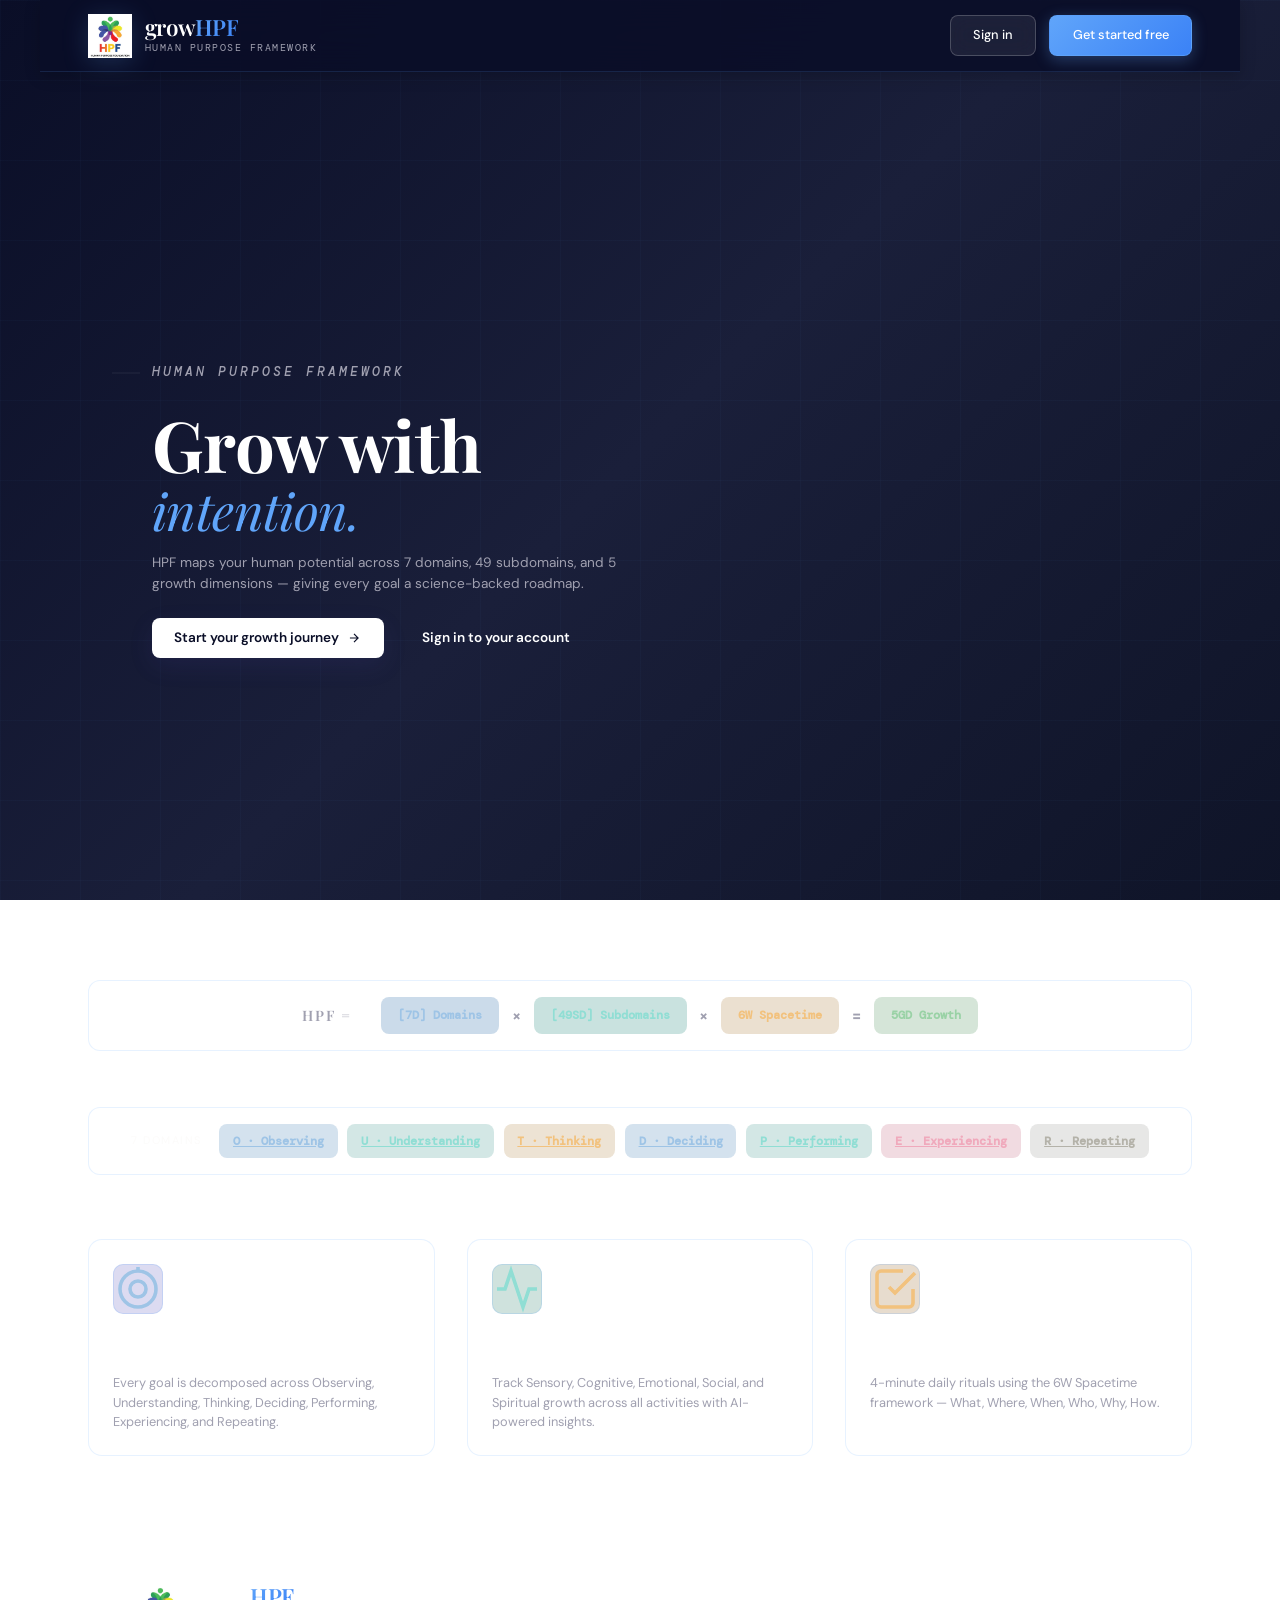
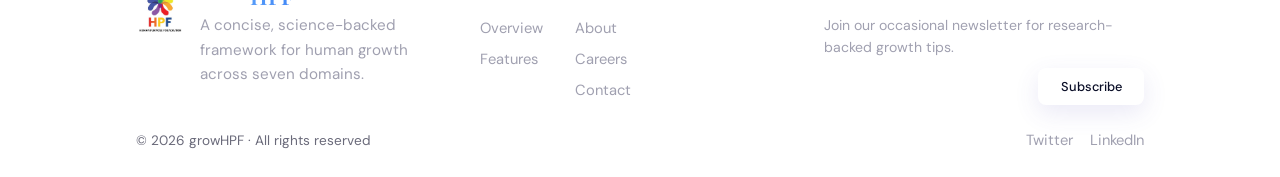
==== commit d699f00b: "Done forentend" ====
--- a/landingpage.html
+++ b/landingpage.html
@@ -5,7 +5,7 @@
     <meta name="viewport" content="width=device-width, initial-scale=1.0">
     <title>GrowHPF — Human Purpose Framework</title>
     <link href="https://fonts.googleapis.com/css2?family=Playfair+Display:ital,wght@0,400;0,600;1,400&family=DM+Sans:wght@300;400;500&family=DM+Mono:wght@400;500&display=swap" rel="stylesheet">
-    <link rel="stylesheet" href="styles.css">
+    <link rel="stylesheet" href="style.css">
 </head>
 <body>
 <section id="landing">
--- a/style.css
+++ b/style.css
@@ -0,0 +1,2314 @@
+:root {
+  --ink: #0f0e0c;
+  --paper: #f5f2ed;
+  --cream: #ede9e0;
+  --purple: #534AB7;
+  --purple-light: #EEEDFE;
+  --purple-dark: #3C3489;
+  --teal: #0F6E56;
+  --teal-light: #E1F5EE;
+  --amber: #854F0B;
+  --amber-light: #FAEEDA;
+  --blue: #185FA5;
+  --blue-light: #E6F1FB;
+  --pink: #993556;
+  --pink-light: #FBEAF0;
+  --gray: #5F5E5A;
+  --gray-light: #F1EFE8;
+  --green: #3B6D11;
+  --green-light: #EAF3DE;
+  --border: rgba(15,14,12,0.12);
+  --shadow: 0 1px 3px rgba(15,14,12,0.08), 0 4px 16px rgba(15,14,12,0.06);
+}
+
+* { box-sizing: border-box; margin: 0; padding: 0; }
+
+img, svg, video { max-width: 100%; display: block; }
+
+body {
+  font-family: 'DM Sans', sans-serif;
+  background:
+    radial-gradient(circle at top left, rgba(83,74,183,0.14), transparent 34%),
+    radial-gradient(circle at 85% 10%, rgba(15,110,86,0.12), transparent 30%),
+    var(--paper);
+  color: var(--ink);
+  min-height: 100vh;
+  font-size: 14px;
+  line-height: 1.6;
+  padding: 0;
+  overflow-y: auto;
+  overflow-x: hidden;
+}
+
+body.dashboard-mode {
+  padding: 12px;
+  overflow: hidden;
+}
+
+body.dashboard-mode .landing-nav,
+body.dashboard-mode .landing-hero,
+body.dashboard-mode .landing-section,
+body.dashboard-mode .landing-main {
+  display: none;
+}
+
+body.dashboard-mode .shell {
+  min-height: calc(100vh - 24px);
+}
+
+.landing-nav {
+  width: 100%;
+  margin: 0 auto 0;
+  padding: 18px 22px;
+  border: 1px solid rgba(15,14,12,0.08);
+  border-radius: 8px;
+  background: rgba(255,255,255,0.78);
+  backdrop-filter: blur(12px);
+  display: flex;
+  align-items: center;
+  justify-content: space-between;
+  gap: 16px;
+  box-shadow: 0 10px 30px rgba(15,14,12,0.06);
+}
+.landing-brand {
+  display: flex;
+  align-items: center;
+  gap: 12px;
+  background: #fff;
+  padding: 10px 12px;
+  border-radius: 6px;
+}
+.landing-brand img {
+  width: 52px;
+  height: 52px;
+  border-radius: 6px;
+  object-fit: contain;
+  background: #fff;
+  border: 1px solid rgba(15,14,12,0.1);
+  box-shadow: 0 6px 16px rgba(15,14,12,0.08);
+  padding: 4px;
+}
+.landing-brand-name {
+  font-family: 'Playfair Display', serif;
+  font-size: 20px;
+  letter-spacing: -0.3px;
+  line-height: 1.1;
+  color: var(--ink);
+}
+.landing-brand-name span { color: var(--ink); }
+.landing-brand-sub { font-size: 10px; letter-spacing: 1.6px; text-transform: uppercase; color: var(--ink); }
+.landing-links { display: flex; align-items: center; gap: 10px; flex-wrap: wrap; }
+.landing-links a {
+  text-decoration: none;
+  color: var(--ink);
+  font-size: 13px;
+  padding: 8px 12px;
+  border-radius: 6px;
+  transition: all 0.15s ease;
+}
+.landing-links a:hover { background: var(--purple-light); color: var(--purple-dark); }
+
+.landing-links .landing-link-cta {
+  background: var(--purple);
+  color: #fff;
+  font-weight: 600;
+}
+
+.landing-links .landing-link-cta:hover {
+  background: var(--purple-dark);
+  color: #fff;
+}
+
+.landing-main {
+  width: 100%;
+  margin: 0;
+  display: grid;
+  gap: 0;
+}
+
+.landing-hero {
+  width: 100%;
+  margin: 0;
+  display: grid;
+  grid-template-columns: 1fr;
+  gap: 18px;
+}
+.hero-copy,
+.hero-panel {
+  border-radius: 28px;
+  border: 1px solid rgba(15,14,12,0.08);
+  background: rgba(255,255,255,0.82);
+  backdrop-filter: blur(10px);
+  box-shadow: 0 16px 40px rgba(15,14,12,0.08);
+}
+.hero-copy { padding: 34px; }
+.hero-kicker {
+  display: inline-flex;
+  align-items: center;
+  gap: 8px;
+  margin-bottom: 14px;
+  font-size: 11px;
+  font-weight: 700;
+  letter-spacing: 1.8px;
+  text-transform: uppercase;
+  color: var(--purple-dark);
+}
+.hero-kicker::before {
+  content: '';
+  width: 30px;
+  height: 2px;
+  border-radius: 99px;
+  background: var(--purple);
+}
+.hero-copy h1 {
+  font-family: 'Playfair Display', serif;
+  font-size: clamp(34px, 5vw, 58px);
+  line-height: 1.02;
+  letter-spacing: -1px;
+  max-width: 11ch;
+  margin-bottom: 14px;
+}
+.hero-copy p {
+  max-width: 62ch;
+  color: var(--gray);
+  font-size: 15px;
+  line-height: 1.7;
+  margin-bottom: 22px;
+}
+.hero-actions { display: flex; gap: 10px; flex-wrap: wrap; margin-bottom: 26px; }
+.hero-metrics { display: grid; grid-template-columns: repeat(3, minmax(0, 1fr)); gap: 12px; }
+.hero-metric {
+  padding: 16px;
+  border-radius: 18px;
+  background: linear-gradient(180deg, #fff, #f8f7f3);
+  border: 1px solid rgba(15,14,12,0.08);
+}
+.hero-metric strong {
+  display: block;
+  font-family: 'Playfair Display', serif;
+  font-size: 28px;
+  line-height: 1;
+  margin-bottom: 6px;
+}
+.hero-metric span { font-size: 12px; color: var(--gray); }
+.hero-panel { padding: 28px; display: flex; flex-direction: column; justify-content: center; }
+.hero-panel-title {
+  font-size: 12px;
+  font-weight: 700;
+  letter-spacing: 1.4px;
+  text-transform: uppercase;
+  color: var(--gray);
+  margin-bottom: 14px;
+}
+.hero-feature-list { display: grid; gap: 12px; }
+.hero-feature {
+  display: flex;
+  gap: 12px;
+  align-items: flex-start;
+  padding: 14px 14px;
+  border-radius: 16px;
+  background: var(--paper);
+  border: 1px solid rgba(15,14,12,0.06);
+  color: var(--ink);
+  line-height: 1.55;
+}
+.hero-feature span {
+  flex-shrink: 0;
+  width: 28px;
+  height: 28px;
+  border-radius: 50%;
+  display: inline-flex;
+  align-items: center;
+  justify-content: center;
+  background: var(--purple-light);
+  color: var(--purple-dark);
+  font-size: 11px;
+  font-weight: 700;
+}
+
+.landing-section {
+  width: 100%;
+  margin: 0;
+  padding: 24px 28px;
+  border-radius: 24px;
+  border: 1px solid rgba(15,14,12,0.08);
+  background: rgba(255,255,255,0.72);
+  box-shadow: 0 14px 38px rgba(15,14,12,0.06);
+}
+
+.landing-band {
+  background: linear-gradient(135deg, rgba(83,74,183,0.08), rgba(15,110,86,0.06));
+}
+
+.landing-product-intro {
+  background:
+    linear-gradient(120deg, rgba(83,74,183,0.09), rgba(255,255,255,0.78) 40%),
+    rgba(255,255,255,0.78);
+}
+
+.product-intro-grid {
+  display: grid;
+  grid-template-columns: 1.25fr 0.95fr;
+  gap: 16px;
+}
+
+.product-intro-copy {
+  padding: 18px;
+  border-radius: 18px;
+  border: 1px solid rgba(15,14,12,0.08);
+  background: #fff;
+}
+
+.product-intro-copy p {
+  font-size: 14px;
+  color: var(--gray);
+  line-height: 1.75;
+  margin-bottom: 12px;
+}
+
+.product-intro-list {
+  list-style: none;
+  display: grid;
+  gap: 8px;
+}
+
+.product-intro-list li {
+  position: relative;
+  padding-left: 18px;
+  color: var(--ink);
+  font-size: 13px;
+}
+
+.product-intro-list li::before {
+  content: '';
+  position: absolute;
+  top: 8px;
+  left: 0;
+  width: 8px;
+  height: 8px;
+  border-radius: 50%;
+  background: var(--purple);
+}
+
+.product-intro-panel {
+  padding: 18px;
+  border-radius: 18px;
+  border: 1px solid rgba(15,14,12,0.08);
+  background: linear-gradient(180deg, #ffffff, #f8f6fb);
+}
+
+.product-intro-label {
+  display: inline-block;
+  font-size: 10px;
+  letter-spacing: 1.6px;
+  text-transform: uppercase;
+  font-weight: 700;
+  color: var(--purple-dark);
+  margin-bottom: 8px;
+}
+
+.product-intro-panel h3 {
+  font-size: 18px;
+  line-height: 1.25;
+  margin-bottom: 8px;
+}
+
+.product-intro-panel p {
+  color: var(--gray);
+  font-size: 13px;
+  margin-bottom: 12px;
+}
+
+.product-intro-tags {
+  display: flex;
+  flex-wrap: wrap;
+  gap: 8px;
+}
+
+.product-intro-tags span {
+  font-size: 11px;
+  font-weight: 600;
+  padding: 6px 10px;
+  border-radius: 999px;
+  border: 1px solid rgba(83,74,183,0.2);
+  background: rgba(238,237,254,0.8);
+  color: var(--purple-dark);
+}
+
+.about-hpf-grid {
+  display: grid;
+  grid-template-columns: repeat(4, minmax(0, 1fr));
+  gap: 14px;
+}
+
+.about-hpf-card {
+  padding: 18px;
+  border-radius: 18px;
+  border: 1px solid rgba(15,14,12,0.08);
+  background: #fff;
+}
+
+.about-hpf-card h3 {
+  font-size: 16px;
+  margin-bottom: 8px;
+}
+
+.about-hpf-card p {
+  font-size: 13px;
+  color: var(--gray);
+  line-height: 1.65;
+}
+
+.landing-section-head h2 {
+  font-family: 'Playfair Display', serif;
+  font-size: clamp(24px, 4vw, 36px);
+  line-height: 1.15;
+  margin: 0 0 14px;
+  max-width: 18ch;
+}
+
+.section-kicker {
+  margin: 0 0 10px;
+  font-size: 11px;
+  font-weight: 700;
+  letter-spacing: 1.8px;
+  text-transform: uppercase;
+  color: var(--purple-dark);
+}
+
+.landing-grid {
+  display: grid;
+  grid-template-columns: repeat(4, minmax(0, 1fr));
+  gap: 14px;
+}
+
+.landing-card {
+  padding: 18px;
+  border-radius: 18px;
+  background: #fff;
+  border: 1px solid rgba(15,14,12,0.08);
+}
+
+.landing-footer {
+  width: 100%;
+  margin: 0;
+  border-radius: 18px;
+  background: #040507;
+  border: 1px solid rgba(255,255,255,0.12);
+  box-shadow: 0 20px 48px rgba(0,0,0,0.36);
+  overflow: hidden;
+}
+
+.landing-footer-surface {
+  padding: 18px 20px 14px;
+  background:
+    linear-gradient(140deg, rgba(255,255,255,0.05), transparent 32%),
+    linear-gradient(220deg, rgba(255,255,255,0.03), transparent 28%),
+    #040507;
+}
+
+.landing-footer-brandline {
+  display: flex;
+  align-items: center;
+  gap: 10px;
+  margin-bottom: 14px;
+}
+
+.landing-footer-brandline img {
+  width: 38px;
+  height: 38px;
+  border-radius: 8px;
+  object-fit: contain;
+  background: #fff;
+  padding: 3px;
+}
+
+.landing-footer-title {
+  font-family: 'Playfair Display', serif;
+  font-size: 20px;
+  line-height: 1.1;
+  color: #f5f7fb;
+}
+
+.landing-footer-sub {
+  font-size: 9px;
+  letter-spacing: 1.4px;
+  text-transform: uppercase;
+  color: rgba(222,230,243,0.72);
+}
+
+.landing-footer-grid {
+  display: grid;
+  grid-template-columns: repeat(4, minmax(0, 1fr));
+  gap: 0;
+  margin-bottom: 14px;
+  border: 1px solid rgba(255,255,255,0.12);
+}
+
+.landing-footer-col {
+  position: relative;
+  padding: 14px 12px;
+  background: rgba(255,255,255,0.02);
+  border-right: 1px solid rgba(255,255,255,0.12);
+}
+
+.landing-footer-col:last-child {
+  border-right: none;
+}
+
+.landing-footer-col::before {
+  content: '';
+  position: absolute;
+  top: 0;
+  right: 0;
+  width: 48px;
+  height: 48px;
+  background: linear-gradient(135deg, transparent 50%, rgba(255,255,255,0.06) 50%);
+  pointer-events: none;
+}
+
+.landing-footer-col h3 {
+  font-size: 10px;
+  letter-spacing: 1.8px;
+  text-transform: uppercase;
+  color: #f4f7ff;
+  margin-bottom: 8px;
+}
+
+.landing-footer-col a {
+  display: block;
+  color: rgba(225,231,242,0.85);
+  text-decoration: none;
+  font-size: 12px;
+  line-height: 1.6;
+  padding: 2px 0;
+}
+
+.landing-footer-col a:hover {
+  color: #ffffff;
+  text-decoration: underline;
+}
+
+.landing-footer-bottom {
+  display: flex;
+  align-items: center;
+  justify-content: space-between;
+  gap: 10px;
+  padding: 10px 0 4px;
+  border-top: 1px solid rgba(255,255,255,0.12);
+  color: rgba(212,219,230,0.78);
+  font-size: 11px;
+}
+
+.landing-footer-legal {
+  display: flex;
+  align-items: center;
+  gap: 10px;
+  flex-wrap: wrap;
+}
+
+.landing-footer-legal a {
+  text-decoration: none;
+  color: rgba(212,219,230,0.9);
+  font-size: 11px;
+  padding: 0;
+  border: none;
+  background: transparent;
+}
+
+.landing-footer-legal a:hover {
+  color: #ffffff;
+  text-decoration: underline;
+}
+
+.landing-footer-note {
+  display: flex;
+  justify-content: space-between;
+  align-items: center;
+  gap: 10px;
+  padding: 8px 20px 12px;
+  background: #020305;
+  color: rgba(188,198,214,0.78);
+  font-size: 10px;
+}
+
+.landing-card h3 {
+  font-size: 15px;
+  margin: 0 0 8px;
+}
+
+.landing-card p,
+.structure-list span {
+  font-size: 13px;
+  color: var(--gray);
+  line-height: 1.6;
+}
+
+.structure-list {
+  display: grid;
+  grid-template-columns: repeat(3, minmax(0, 1fr));
+  gap: 14px;
+}
+
+.structure-list div {
+  padding: 18px;
+  border-radius: 18px;
+  background: #fff;
+  border: 1px solid rgba(15,14,12,0.08);
+}
+
+.structure-list strong {
+  display: block;
+  margin-bottom: 6px;
+  font-size: 15px;
+}
+
+.landing-cta {
+  display: flex;
+  align-items: center;
+  justify-content: space-between;
+  gap: 18px;
+  background: linear-gradient(135deg, rgba(83,74,183,0.1), rgba(24,95,165,0.08));
+}
+
+.landing-cta-copy {
+  max-width: 70ch;
+}
+
+.landing-cta-copy h2 {
+  font-family: 'Playfair Display', serif;
+  font-size: clamp(24px, 3.4vw, 36px);
+  line-height: 1.12;
+  margin-bottom: 8px;
+}
+
+.landing-cta-copy p:last-child {
+  color: var(--gray);
+}
+
+.landing-cta-actions {
+  display: flex;
+  align-items: center;
+  gap: 10px;
+  flex-wrap: wrap;
+}
+
+.landing-cta-actions .btn {
+  min-width: 170px;
+  justify-content: center;
+}
+
+/* Rectangle-only landing style */
+.landing-nav,
+.landing-brand,
+.landing-brand img,
+.landing-links a,
+.hero-copy,
+.hero-panel,
+.hero-metric,
+.hero-feature,
+.landing-section,
+.product-intro-copy,
+.product-intro-panel,
+.product-intro-tags span,
+.about-hpf-card,
+.landing-card,
+.structure-list div,
+.landing-footer,
+.landing-footer-brandline img {
+  border-radius: 0 !important;
+}
+
+/* ── LAYOUT ── */
+.shell {
+  display: flex;
+  height: calc(100vh - 32px);
+  min-height: calc(100vh - 32px);
+  width: min(1400px, 100%);
+  margin: 0 auto;
+  border-radius: 28px;
+  overflow: hidden;
+  background: linear-gradient(180deg, rgba(250,250,252,0.95), rgba(245,242,237,0.95));
+  border: 0.5px solid rgba(15,14,12,0.04);
+  box-shadow: 0 20px 60px rgba(15,14,12,0.06);
+}
+
+.sidebar {
+  width: 240px;
+  flex-shrink: 0;
+  background: #0b1220;
+  color: rgba(245,242,237,0.94);
+  padding: 0;
+  display: flex;
+  flex-direction: column;
+  position: relative;
+  top: auto;
+  height: 100%;
+  overflow-y: auto;
+  overflow-x: hidden;
+  overscroll-behavior: contain;
+  transition: width 0.24s ease, transform 0.24s ease;
+}
+
+.sidebar::before {
+  content: '';
+  position: absolute;
+  left: 0;
+  top: 0;
+  bottom: 0;
+  width: 8px;
+  background: linear-gradient(180deg, rgba(83,74,183,1), rgba(60,52,137,1));
+  border-radius: 0 6px 6px 0;
+  box-shadow: 0 6px 18px rgba(83,74,183,0.12);
+}
+
+.sidebar .sidebar-logo h1 { color: #fff; }
+.sidebar .sidebar-logo p { color: rgba(255,255,255,0.78); }
+
+.sidebar-logo {
+  padding: 28px 24px 20px;
+  border-bottom: 1px solid rgba(255,255,255,0.04);
+  display: flex;
+  gap: 12px;
+  align-items: center;
+  background: transparent;
+}
+
+.sidebar-brand-copy {
+  display: flex;
+  flex-direction: column;
+  gap: 2px;
+  min-width: 0;
+}
+
+.sidebar-logo img {
+  width: 56px;
+  height: 56px;
+  border-radius: 10px;
+  object-fit: contain;
+  display: block;
+  margin: 0;
+  padding: 0;
+  background: transparent;
+  border: none;
+}
+
+.sidebar-logo h1 {
+  font-family: 'Playfair Display', serif;
+  font-size: 20px;
+  color: #ffffff;
+  letter-spacing: -0.3px;
+  margin: 0;
+  line-height: 1.05;
+}
+
+.sidebar-logo h1 span { color: #ffffff; }
+.sidebar-logo p {
+  font-size: 10px;
+  color: rgba(255,255,255,0.78);
+  letter-spacing: 1.5px;
+  text-transform: uppercase;
+  margin: 0;
+  line-height: 1.3;
+}
+
+@media (max-width: 900px) {
+  .sidebar-logo img {
+    width: 44px;
+    height: 44px;
+    border-radius: 10px;
+  }
+
+  .landing-footer-grid {
+    grid-template-columns: repeat(2, minmax(0, 1fr));
+  }
+
+  .product-intro-grid,
+  .about-hpf-grid {
+    grid-template-columns: 1fr;
+  }
+
+  .landing-cta {
+    flex-direction: column;
+    align-items: flex-start;
+  }
+
+  .landing-cta-actions {
+    width: 100%;
+  }
+
+  .landing-cta-actions .btn {
+    width: 100%;
+  }
+
+  .landing-footer-bottom {
+    flex-direction: column;
+    align-items: flex-start;
+  }
+
+  .landing-footer-note {
+    flex-direction: column;
+    align-items: flex-start;
+  }
+}
+
+@media (max-width: 640px) {
+  .landing-footer-surface {
+    padding: 14px;
+  }
+
+  .landing-footer-grid {
+    grid-template-columns: 1fr;
+  }
+
+  .landing-footer-col {
+    border-right: none;
+    border-bottom: 1px solid rgba(255,255,255,0.12);
+  }
+
+  .landing-footer-col:last-child {
+    border-bottom: none;
+  }
+}
+
+.sidebar-section {
+  padding: 16px 12px 8px;
+  background: var(--ink);
+  flex-shrink: 0;
+}
+.sidebar-section-label { font-size: 9px; letter-spacing: 2px; text-transform: uppercase; color: rgba(245,242,237,0.52); padding: 0 12px; margin-bottom: 6px; }
+
+.nav-item {
+  display: flex;
+  align-items: center;
+  gap: 10px;
+  padding: 9px 12px;
+  border-radius: 8px;
+  cursor: pointer;
+  color: rgba(245,242,237,0.8);
+  font-size: 13px;
+  font-weight: 400;
+  transition: all 0.15s;
+  margin-bottom: 2px;
+}
+.nav-item:hover { background: linear-gradient(90deg, rgba(175,169,236,0.08), rgba(15,110,86,0.02)); color: #ffffff; }
+.nav-item.active { background: linear-gradient(90deg, rgba(175,169,236,0.16), rgba(15,110,86,0.04)); color: #ffffff; font-weight: 600; box-shadow: 0 6px 20px rgba(83,74,183,0.06); }
+.nav-icon { width: 16px; height: 16px; opacity: 0.7; flex-shrink: 0; }
+.nav-item.active .nav-icon { opacity: 1; }
+
+.sidebar-footer {
+  margin-top: auto;
+  padding: 16px 24px;
+  background: var(--ink);
+  border-top: 0.5px solid rgba(255,255,255,0.08);
+  flex-shrink: 0;
+}
+.user-chip {
+  display: flex;
+  align-items: center;
+  gap: 10px;
+}
+.user-avatar {
+  width: 32px;
+  height: 32px;
+  border-radius: 50%;
+  background: var(--purple);
+  display: flex;
+  align-items: center;
+  justify-content: center;
+  font-size: 12px;
+  font-weight: 500;
+  color: #fff;
+}
+.user-name { font-size: 12px; color: rgba(245,242,237,0.86); font-weight: 400; }
+.user-level { font-size: 10px; color: rgba(245,242,237,0.62); }
+.account-note { font-size: 10px; color: rgba(245,242,237,0.58); margin-top: 10px; }
+.account-actions { display: grid; gap: 8px; margin-top: 10px; }
+.account-btn {
+  width: 100%;
+  border-radius: 8px;
+  border: 0.5px solid rgba(245,242,237,0.36);
+  background: rgba(245,242,237,0.14);
+  color: rgba(245,242,237,0.96);
+  font-size: 12px;
+  padding: 7px 10px;
+  cursor: pointer;
+  transition: all 0.15s;
+}
+.account-btn:hover { background: rgba(245,242,237,0.24); }
+.logout-btn {
+  background: rgba(245,242,237,0.14);
+  border-color: rgba(245,242,237,0.36);
+  color: rgba(245,242,237,0.96);
+  font-weight: 400;
+}
+
+.profile-hero {
+  display: flex;
+  align-items: center;
+  gap: 16px;
+}
+.profile-avatar {
+  width: 58px;
+  height: 58px;
+  border-radius: 50%;
+  background: var(--purple);
+  color: #fff;
+  display: flex;
+  align-items: center;
+  justify-content: center;
+  font-size: 20px;
+  font-weight: 600;
+}
+.profile-name {
+  font-family: 'Playfair Display', serif;
+  font-size: 24px;
+  line-height: 1.15;
+  margin-bottom: 4px;
+}
+.profile-meta { font-size: 13px; color: var(--gray); }
+.profile-list,
+.profile-features { display: grid; gap: 10px; }
+.profile-item {
+  display: flex;
+  justify-content: space-between;
+  gap: 14px;
+  padding: 10px 12px;
+  border-radius: 10px;
+  background: var(--paper);
+  border: 0.5px solid var(--border);
+}
+.profile-item-label { font-size: 12px; color: var(--gray); }
+.profile-item-value { font-size: 12px; font-weight: 500; text-align: right; }
+.profile-feature {
+  padding: 10px 12px;
+  border-radius: 10px;
+  border: 0.5px solid var(--border);
+  background: #fff;
+  font-size: 12px;
+}
+.profile-actions { display: flex; gap: 10px; flex-wrap: wrap; }
+
+.main {
+  flex: 1;
+  min-height: 0;
+  overflow-y: auto;
+  overscroll-behavior: contain;
+  -webkit-overflow-scrolling: touch;
+  background: linear-gradient(180deg, rgba(255,255,255,0.95), rgba(245,242,237,0.92));
+}
+
+.page { display: none; padding: 36px 40px; width: 100%; max-width: 1120px; }
+.page.active { display: block; }
+
+.page img,
+.page svg {
+  max-width: 100%;
+}
+
+/* ── TOP BAR ── */
+.topbar {
+  display: flex;
+  align-items: flex-start;
+  justify-content: space-between;
+  margin-bottom: 32px;
+}
+.topbar-left h2 {
+  font-family: 'Playfair Display', serif;
+  font-size: 28px;
+  font-weight: 700;
+  letter-spacing: -0.6px;
+  margin-bottom: 6px;
+  color: Black;
+}
+.topbar-left p { font-size: 13px; color: var(--gray); }
+
+.topbar-right { display: flex; gap: 8px; align-items: center; }
+
+/* ── FORMULA BAR ── */
+.formula-banner {
+  background: var(--ink);
+  border-radius: 12px;
+  padding: 20px 24px;
+  margin-bottom: 28px;
+  display: flex;
+  align-items: center;
+  justify-content: space-between;
+  flex-wrap: wrap;
+  gap: 12px;
+}
+.formula-text {
+  font-family: 'DM Mono', monospace;
+  font-size: 13px;
+  color: #AFA9EC;
+  letter-spacing: 0.5px;
+}
+.formula-parts { display: flex; align-items: center; gap: 8px; flex-wrap: wrap; }
+.fp {
+  padding: 5px 12px;
+  border-radius: 20px;
+  font-size: 11px;
+  font-weight: 500;
+  font-family: 'DM Mono', monospace;
+}
+.fp-op { color: rgba(245,242,237,0.3); font-size: 14px; }
+
+/* ── CARDS ── */
+.card {
+  background: rgba(255,255,255,0.92);
+  border: 0.5px solid rgba(15,14,12,0.06);
+  border-radius: 16px;
+  padding: 22px 24px;
+  box-shadow: 0 8px 26px rgba(15,14,12,0.04);
+  backdrop-filter: blur(6px);
+}
+.card-sm { padding: 16px 18px; }
+
+.grid-2 { display: grid; grid-template-columns: repeat(2, 1fr); gap: 14px; }
+.grid-3 { display: grid; grid-template-columns: repeat(3, 1fr); gap: 14px; }
+.grid-4 { display: grid; grid-template-columns: repeat(4, 1fr); gap: 12px; }
+.grid-7 { display: grid; grid-template-columns: repeat(7, 1fr); gap: 10px; }
+.grid-auto { display: grid; grid-template-columns: repeat(auto-fit, minmax(180px, 1fr)); gap: 12px; }
+
+/* ── GD5 SCORES ── */
+.gd-score-card {
+  background: #fff;
+  border: 0.5px solid var(--border);
+  border-radius: 12px;
+  padding: 16px;
+  text-align: center;
+}
+.gd-score-label { font-size: 11px; color: var(--gray); margin-bottom: 8px; }
+.gd-score-num { font-size: 28px; font-weight: 500; font-family: 'Playfair Display', serif; margin-bottom: 4px; }
+.gd-score-bar { height: 3px; background: var(--cream); border-radius: 2px; overflow: hidden; }
+.gd-score-fill { height: 3px; border-radius: 2px; transition: width 0.8s ease; }
+
+/* ── DOMAIN CARDS ── */
+.domain-pill {
+  display: inline-flex;
+  align-items: center;
+  gap: 6px;
+  padding: 4px 10px;
+  border-radius: 20px;
+  font-size: 11px;
+  font-weight: 500;
+}
+
+.domain-card {
+  background: #fff;
+  border: 0.5px solid var(--border);
+  border-radius: 12px;
+  padding: 16px;
+  cursor: pointer;
+  transition: all 0.15s;
+  position: relative;
+}
+.domain-card:hover { border-color: rgba(83,74,183,0.3); transform: translateY(-1px); box-shadow: var(--shadow); }
+.domain-card.active-domain { border-color: var(--purple); border-width: 1.5px; }
+.domain-id {
+  width: 32px;
+  height: 32px;
+  border-radius: 8px;
+  display: flex;
+  align-items: center;
+  justify-content: center;
+  font-size: 13px;
+  font-weight: 500;
+  margin-bottom: 10px;
+}
+.domain-name { font-size: 13px; font-weight: 500; margin-bottom: 2px; }
+.domain-code { font-size: 10px; color: var(--gray); margin-bottom: 8px; font-family: 'DM Mono', monospace; }
+.domain-bar { height: 3px; border-radius: 2px; background: var(--cream); overflow: hidden; }
+.domain-fill { height: 3px; border-radius: 2px; transition: width 1s ease; }
+.domain-score { font-size: 11px; font-weight: 500; margin-top: 6px; }
+
+/* ── SUBDOMAINS ── */
+.sd-expand {
+  background: #fff;
+  border: 0.5px solid var(--border);
+  border-radius: 12px;
+  padding: 20px 22px;
+  margin-bottom: 20px;
+}
+.sd-expand-header {
+  display: flex;
+  align-items: center;
+  gap: 12px;
+  margin-bottom: 16px;
+  padding-bottom: 16px;
+  border-bottom: 0.5px solid var(--border);
+}
+.sd-grid { display: grid; grid-template-columns: repeat(auto-fit, minmax(160px, 1fr)); gap: 10px; }
+.sd-item {
+  background: var(--paper);
+  border-radius: 8px;
+  padding: 12px;
+}
+.sd-item-name { font-size: 12px; font-weight: 500; margin-bottom: 4px; }
+.sd-item-def { font-size: 11px; color: var(--gray); line-height: 1.5; margin-bottom: 6px; }
+.gd-dots { display: flex; gap: 4px; }
+.gd-dot { width: 7px; height: 7px; border-radius: 50%; background: var(--cream); }
+/* .gd-dot.active-dot {
+
+ } */
+
+/* ── GOALS ── */
+.goal-card {
+  background: #fff;
+  border: 0.5px solid var(--border);
+  border-radius: 12px;
+  padding: 18px 20px;
+  margin-bottom: 12px;
+}
+.goal-tag {
+  display: inline-flex;
+  align-items: center;
+  gap: 5px;
+  font-size: 10px;
+  font-weight: 500;
+  padding: 3px 8px;
+  border-radius: 20px;
+  margin-bottom: 10px;
+  letter-spacing: 0.5px;
+  text-transform: uppercase;
+}
+.goal-title { font-size: 15px; font-weight: 500; margin-bottom: 4px; font-family: 'Playfair Display', serif; }
+.goal-desc { font-size: 12px; color: var(--gray); margin-bottom: 12px; line-height: 1.6; }
+.goal-progress-label { display: flex; justify-content: space-between; margin-bottom: 6px; }
+.goal-bar { height: 6px; background: var(--cream); border-radius: 3px; overflow: hidden; margin-bottom: 12px; }
+.goal-fill { height: 6px; border-radius: 3px; transition: width 1s ease; }
+.goal-domains { display: flex; gap: 6px; flex-wrap: wrap; }
+
+.step-card {
+  background: #fff;
+  border: 0.5px solid var(--border);
+  border-radius: 10px;
+  padding: 14px 16px;
+  margin-bottom: 8px;
+  display: flex;
+  gap: 12px;
+  align-items: flex-start;
+}
+.step-num {
+  width: 22px;
+  height: 22px;
+  border-radius: 50%;
+  display: flex;
+  align-items: center;
+  justify-content: center;
+  font-size: 11px;
+  font-weight: 500;
+  flex-shrink: 0;
+  margin-top: 1px;
+}
+.step-done { background: var(--teal-light); color: var(--teal); }
+.step-active { background: var(--purple-light); color: var(--purple); }
+.step-todo { background: var(--cream); color: var(--gray); }
+.step-content { flex: 1; }
+.step-title { font-size: 13px; font-weight: 500; margin-bottom: 2px; }
+.step-detail { font-size: 11px; color: var(--gray); line-height: 1.5; }
+.step-domain { font-size: 10px; margin-top: 4px; font-weight: 500; }
+
+/* ── CHECKIN ── */
+.checkin-card {
+  background: #fff;
+  border: 0.5px solid var(--border);
+  border-radius: 12px;
+  padding: 20px 22px;
+  margin-bottom: 14px;
+}
+.checkin-q { font-size: 12px; color: var(--gray); margin-bottom: 8px; font-weight: 500; text-transform: uppercase; letter-spacing: 0.8px; }
+.stars { display: flex; gap: 6px; }
+.star {
+  width: 28px; height: 28px;
+  border: 0.5px solid var(--border);
+  border-radius: 7px;
+  background: var(--paper);
+  display: flex; align-items: center; justify-content: center;
+  cursor: pointer; font-size: 11px; font-weight: 500; color: var(--gray);
+  transition: all 0.12s;
+}
+.star.on { background: var(--purple-light); border-color: #AFA9EC; color: var(--purple-dark); }
+.rating-row-item { display: flex; align-items: center; gap: 12px; padding: 8px 0; border-bottom: 0.5px solid var(--border); }
+.rating-row-item:last-child { border-bottom: none; }
+.rr-dot { width: 8px; height: 8px; border-radius: 50%; flex-shrink: 0; }
+.rr-name { font-size: 13px; flex: 1; }
+.rr-stars { display: flex; gap: 4px; }
+.rr-val { font-size: 11px; color: var(--gray); min-width: 16px; text-align: right; font-family: 'DM Mono', monospace; }
+
+.w6-grid { display: grid; grid-template-columns: repeat(3, 1fr); gap: 12px; margin-bottom: 20px; }
+.w6-card { background: #fff; border: 0.5px solid var(--border); border-radius: 10px; padding: 14px 16px; }
+.w6-q { font-size: 10px; font-weight: 500; color: var(--purple); letter-spacing: 1px; text-transform: uppercase; margin-bottom: 4px; }
+.w6-label { font-size: 13px; font-weight: 500; margin-bottom: 6px; }
+.w6-inp {
+  width: 100%;
+  background: var(--paper);
+  border: 0.5px solid var(--border);
+  border-radius: 7px;
+  padding: 7px 10px;
+  font-size: 12px;
+  font-family: 'DM Sans', sans-serif;
+  color: var(--ink);
+}
+.w6-inp:focus { outline: none; border-color: var(--purple); }
+
+textarea.w6-inp { resize: vertical; min-height: 70px; }
+
+/* ── INSIGHTS ── */
+.insight-card {
+  background: #fff;
+  border: 0.5px solid var(--border);
+  border-radius: 12px;
+  padding: 16px 18px;
+  margin-bottom: 10px;
+  display: flex;
+  gap: 14px;
+  align-items: flex-start;
+}
+.insight-accent { width: 3px; border-radius: 2px; flex-shrink: 0; align-self: stretch; min-height: 36px; }
+.insight-title { font-size: 13px; font-weight: 500; margin-bottom: 3px; }
+.insight-text { font-size: 12px; color: var(--gray); line-height: 1.6; }
+.insight-tag { font-size: 10px; color: rgba(15,14,12,0.35); margin-top: 4px; font-family: 'DM Mono', monospace; }
+
+/* ── GOAL SETUP MODAL ── */
+.modal-overlay {
+  display: none;
+  position: fixed;
+  inset: 0;
+  background: rgba(15,14,12,0.6);
+  z-index: 100;
+  align-items: center;
+  justify-content: center;
+  padding: 20px;
+}
+.modal-overlay.open { display: flex; }
+.modal {
+  background: #fff;
+  border-radius: 16px;
+  padding: 28px 32px;
+  width: 100%;
+  max-width: 560px;
+  max-height: 80vh;
+  overflow-y: auto;
+}
+.modal-title {
+  font-family: 'Playfair Display', serif;
+  font-size: 22px;
+  font-weight: 600;
+  margin-bottom: 4px;
+}
+.modal-sub { font-size: 13px; color: var(--gray); margin-bottom: 24px; }
+
+.form-group { margin-bottom: 16px; }
+.form-label { font-size: 12px; font-weight: 500; color: var(--gray); margin-bottom: 6px; display: block; text-transform: uppercase; letter-spacing: 0.8px; }
+.form-input {
+  width: 100%;
+  border: 0.5px solid var(--border);
+  border-radius: 8px;
+  padding: 10px 14px;
+  font-size: 14px;
+  font-family: 'DM Sans', sans-serif;
+  color: var(--ink);
+  background: var(--paper);
+}
+.form-input:focus { outline: none; border-color: var(--purple); background: #fff; }
+select.form-input { cursor: pointer; }
+textarea.form-input { resize: vertical; min-height: 80px; }
+
+.category-grid { display: grid; grid-template-columns: repeat(3, 1fr); gap: 8px; }
+.cat-btn {
+  border: 0.5px solid var(--border);
+  border-radius: 8px;
+  padding: 10px 12px;
+  background: var(--paper);
+  cursor: pointer;
+  text-align: center;
+  transition: all 0.12s;
+  font-family: 'DM Sans', sans-serif;
+}
+.cat-btn.sel { border-color: var(--purple); background: var(--purple-light); }
+.cat-btn-icon { font-size: 18px; margin-bottom: 4px; }
+.cat-btn-label { font-size: 11px; font-weight: 500; color: var(--ink); }
+
+/* ── BUTTONS ── */
+.btn {
+  border: none;
+  border-radius: 8px;
+  padding: 10px 20px;
+  font-size: 13px;
+  font-weight: 500;
+  cursor: pointer;
+  font-family: 'DM Sans', sans-serif;
+  transition: all 0.15s;
+  display: inline-flex;
+  align-items: center;
+  gap: 6px;
+}
+.btn-primary { background: linear-gradient(90deg, var(--purple), var(--purple-dark)); color: #fff; box-shadow: 0 8px 24px rgba(83,74,183,0.12); }
+.btn-primary:hover { transform: translateY(-2px); }
+.btn-ghost { background: transparent; border: 0.5px solid var(--border); color: var(--ink); }
+.btn-ghost:hover { background: var(--cream); }
+.btn-sm { padding: 7px 14px; font-size: 12px; }
+.btn-full { width: 100%; justify-content: center; }
+
+/* ── STAT CARDS ── */
+.stat-mini { background: var(--cream); border-radius: 10px; padding: 14px 16px; }
+.stat-mini-val { font-size: 24px; font-weight: 500; font-family: 'Playfair Display', serif; margin-bottom: 2px; }
+.stat-mini-label { font-size: 11px; color: var(--gray); }
+
+/* ── TIMELINE ── */
+.timeline { padding-left: 20px; border-left: 1.5px solid var(--border); }
+.tl-item { position: relative; padding-left: 20px; margin-bottom: 16px; }
+.tl-dot { position: absolute; left: -27px; top: 4px; width: 12px; height: 12px; border-radius: 50%; border: 2px solid var(--paper); }
+.tl-date { font-size: 10px; color: var(--gray); margin-bottom: 3px; font-family: 'DM Mono', monospace; }
+.tl-text { font-size: 13px; }
+
+/* ── MATRIX ── */
+.matrix-scroll { overflow-x: auto; }
+.matrix-tbl { border-collapse: collapse; font-size: 11px; min-width: 480px; width: 100%; }
+.matrix-tbl th, .matrix-tbl td { padding: 8px 10px; border: 0.5px solid var(--border); text-align: center; }
+.matrix-tbl th { background: var(--cream); font-weight: 500; font-size: 11px; }
+.matrix-tbl td.rh { text-align: left; font-weight: 500; background: var(--cream); white-space: nowrap; }
+.m1 { background: var(--purple-light); color: var(--purple-dark); border-radius: 4px; padding: 2px 6px; font-weight: 500; font-family: 'DM Mono', monospace; font-size: 10px; display: inline-block; }
+.m0 { color: rgba(15,14,12,0.2); }
+
+/* ── TABS ── */
+.tab-row { display: flex; gap: 4px; margin-bottom: 20px; background: var(--cream); padding: 4px; border-radius: 10px; width: fit-content; }
+.tab { padding: 7px 16px; border-radius: 7px; cursor: pointer; font-size: 13px; color: var(--gray); border: none; background: transparent; font-family: 'DM Sans', sans-serif; transition: all 0.12s; }
+.tab.on { background: #fff; color: var(--ink); font-weight: 500; border: 0.5px solid var(--border); }
+
+/* ── PROGRESS RING ── */
+.ring-wrap { position: relative; width: 80px; height: 80px; }
+.ring-wrap svg { transform: rotate(-90deg); }
+.ring-center { position: absolute; inset: 0; display: flex; flex-direction: column; align-items: center; justify-content: center; }
+.ring-val { font-size: 18px; font-weight: 500; font-family: 'Playfair Display', serif; }
+.ring-lbl { font-size: 9px; color: var(--gray); }
+
+/* ── TASK / CHECKLIST ── */
+.task-item {
+  display: flex; align-items: flex-start; gap: 10px;
+  padding: 10px 0; border-bottom: 0.5px solid var(--border);
+}
+.task-item:last-child { border-bottom: none; }
+.task-cb { width: 16px; height: 16px; border-radius: 4px; border: 1.5px solid var(--border); cursor: pointer; flex-shrink: 0; margin-top: 1px; display: flex; align-items: center; justify-content: center; transition: all 0.12s; }
+.task-cb.checked { background: var(--teal); border-color: var(--teal); }
+.task-cb.checked::after { content: '✓'; font-size: 10px; color: #fff; }
+.task-text { font-size: 13px; flex: 1; }
+.task-text.done { text-decoration: line-through; color: var(--gray); }
+.task-badge { font-size: 10px; padding: 2px 7px; border-radius: 10px; }
+
+/* ── NOTIFICATIONS badge ── */
+.badge { display: inline-flex; align-items: center; justify-content: center; width: 18px; height: 18px; border-radius: 50%; font-size: 10px; font-weight: 500; background: var(--purple); color: #fff; }
+
+/* ── SCROLLBAR ── */
+::-webkit-scrollbar { width: 4px; height: 4px; }
+::-webkit-scrollbar-track { background: transparent; }
+::-webkit-scrollbar-thumb { background: var(--border); border-radius: 2px; }
+
+/* ── ANIMATIONS ── */
+@keyframes fadeIn { from { opacity: 0; transform: translateY(8px); } to { opacity: 1; transform: translateY(0); } }
+.page.active { animation: fadeIn 0.3s ease; }
+
+/* ── SECTION HEADERS ── */
+.section-hdr { display: flex; align-items: center; justify-content: space-between; margin-bottom: 14px; }
+.section-title { font-size: 13px; font-weight: 500; color: var(--gray); text-transform: uppercase; letter-spacing: 1px; }
+
+.divider { height: 0.5px; background: var(--border); margin: 24px 0; }
+.tag { display: inline-block; font-size: 10px; font-weight: 500; padding: 3px 8px; border-radius: 20px; }
+
+.empty-state { text-align: center; padding: 40px 20px; color: var(--gray); }
+.empty-state p { font-size: 13px; margin-top: 8px; }
+
+.mobile-nav-toggle {
+  display: none;
+}
+
+.desktop-nav-toggle {
+  display: none;
+}
+
+.sidebar-backdrop {
+  display: none;
+}
+
+.sidebar::-webkit-scrollbar {
+  width: 5px;
+}
+
+.sidebar::-webkit-scrollbar-thumb {
+  background: rgba(245,242,237,0.18);
+  border-radius: 999px;
+}
+
+@media (min-width: 901px) {
+  .desktop-nav-toggle {
+    position: fixed;
+    top: 14px;
+    left: 236px;
+    z-index: 130;
+    width: 38px;
+    height: 38px;
+    border: 1px solid rgba(15,14,12,0.14);
+    border-radius: 10px;
+    background: rgba(255,255,255,0.95);
+    box-shadow: 0 8px 20px rgba(15,14,12,0.12);
+    display: flex;
+    flex-direction: column;
+    align-items: center;
+    justify-content: center;
+    gap: 4px;
+    cursor: pointer;
+  }
+  .desktop-nav-toggle span {
+    width: 16px;
+    height: 2px;
+    border-radius: 99px;
+    background: var(--ink);
+    transition: transform 0.2s ease, opacity 0.2s ease;
+  }
+  body.sidebar-desktop-closed .desktop-nav-toggle {
+    left: 90px;
+  }
+  body.sidebar-desktop-closed .desktop-nav-toggle span:nth-child(1) { transform: translateY(6px) rotate(45deg); }
+  body.sidebar-desktop-closed .desktop-nav-toggle span:nth-child(2) { opacity: 0; }
+  body.sidebar-desktop-closed .desktop-nav-toggle span:nth-child(3) { transform: translateY(-6px) rotate(-45deg); }
+
+  body.sidebar-desktop-closed .sidebar {
+    width: 76px;
+    min-width: 76px;
+  }
+
+  body.sidebar-desktop-closed .sidebar-logo {
+    padding: 20px 10px 14px;
+    display: flex;
+    align-items: center;
+    justify-content: center;
+  }
+  body.sidebar-desktop-closed .sidebar-logo img {
+    width: 40px;
+    height: 40px;
+    margin: 0;
+  }
+  body.sidebar-desktop-closed .sidebar-logo h1,
+  body.sidebar-desktop-closed .sidebar-logo p {
+    display: block;
+    white-space: nowrap;
+    overflow: hidden;
+    text-overflow: ellipsis;
+    opacity: 0.95;
+  }
+  body.sidebar-desktop-closed .sidebar-logo h1 { font-size: 12px; margin: 0; }
+  body.sidebar-desktop-closed .sidebar-logo p { font-size: 10px; opacity: 0.8; }
+  body.sidebar-desktop-closed .sidebar-brand-copy { gap: 0; }
+
+  body.sidebar-desktop-closed .sidebar-section {
+    padding: 12px 8px 6px;
+  }
+  body.sidebar-desktop-closed .sidebar-section-label {
+    display: none;
+  }
+  body.sidebar-desktop-closed .nav-item {
+    justify-content: center;
+    padding: 10px 0;
+    font-size: 0;
+    gap: 0;
+  }
+  body.sidebar-desktop-closed .nav-icon {
+    width: 18px;
+    height: 18px;
+    margin: 0;
+  }
+
+  body.sidebar-desktop-closed .sidebar-footer {
+    padding: 14px 8px;
+    display: flex;
+    justify-content: center;
+  }
+  body.sidebar-desktop-closed .user-chip {
+    justify-content: center;
+  }
+  body.sidebar-desktop-closed .user-chip > div:not(.user-avatar),
+  body.sidebar-desktop-closed .account-note,
+  body.sidebar-desktop-closed .account-actions {
+    display: none;
+  }
+
+  body.sidebar-desktop-closed .page {
+    max-width: none;
+  }
+}
+
+@media (max-width: 1100px) {
+  .landing-hero { grid-template-columns: 1fr; }
+  .hero-copy h1 { max-width: none; }
+  .shell { height: calc(100vh - 20px); min-height: calc(100vh - 20px); }
+  .landing-grid { grid-template-columns: repeat(2, minmax(0, 1fr)); }
+  .structure-list { grid-template-columns: 1fr; }
+}
+
+@media (max-width: 900px) {
+  body { padding: 0; }
+  .shell { width: 100%; }
+  .shell { min-height: calc(100vh - 20px); }
+  .grid-2,
+  .grid-3,
+  .grid-4,
+  .grid-7,
+  .grid-auto,
+  .landing-grid,
+  .structure-list,
+  .hero-metrics,
+  .category-grid,
+  .w6-grid {
+    grid-template-columns: 1fr !important;
+  }
+  .hero-copy,
+  .hero-panel,
+  .card,
+  .checkin-card,
+  .modal,
+  .landing-section,
+  .landing-nav,
+  .profile-hero {
+    width: 100%;
+  }
+  .page {
+    padding: 64px 14px 24px;
+    max-width: none;
+  }
+  .mobile-nav-toggle {
+    position: fixed;
+    top: 14px;
+    left: 14px;
+    z-index: 130;
+    width: 42px;
+    height: 42px;
+    border: 1px solid rgba(15,14,12,0.16);
+    border-radius: 10px;
+    background: rgba(255,255,255,0.96);
+    box-shadow: 0 8px 22px rgba(15,14,12,0.15);
+    display: flex;
+    flex-direction: column;
+    justify-content: center;
+    align-items: center;
+    gap: 4px;
+    cursor: pointer;
+  }
+  .mobile-nav-toggle span {
+    width: 18px;
+    height: 2px;
+    border-radius: 99px;
+    background: var(--ink);
+    transition: transform 0.2s ease, opacity 0.2s ease;
+  }
+  body.sidebar-open .mobile-nav-toggle span:nth-child(1) { transform: translateY(6px) rotate(45deg); }
+  body.sidebar-open .mobile-nav-toggle span:nth-child(2) { opacity: 0; }
+  body.sidebar-open .mobile-nav-toggle span:nth-child(3) { transform: translateY(-6px) rotate(-45deg); }
+
+  .sidebar-backdrop {
+    position: fixed;
+    inset: 0;
+    background: rgba(15,14,12,0.45);
+    z-index: 115;
+  }
+  body.sidebar-open .sidebar-backdrop { display: block; }
+
+  .sidebar {
+    width: 260px;
+    height: 100dvh;
+    position: fixed;
+    left: 0;
+    top: 0;
+    z-index: 120;
+    background: var(--ink);
+    border-bottom: none;
+    transform: translateX(-110%);
+    transition: transform 0.24s ease;
+    box-shadow: 0 20px 40px rgba(0,0,0,0.35);
+    overflow-y: auto;
+    overflow-x: hidden;
+  }
+  body.sidebar-open .sidebar {
+    transform: translateX(0);
+  }
+  .sidebar-section {
+    display: block;
+  }
+  .sidebar-section-label { width: 100%; }
+  .nav-item { flex: none; }
+  .sidebar-footer { padding-top: 14px; }
+  .main { width: 100%; }
+  .page { padding: 70px 18px 28px; }
+}
+
+@media (max-width: 560px) {
+  .mobile-nav-toggle {
+    top: 10px;
+    left: 10px;
+  }
+  .sidebar { width: min(85vw, 290px); }
+  .hero-copy { padding: 20px; }
+  .hero-panel { padding: 18px; }
+  .landing-section { padding: 18px; }
+  .card { padding: 16px; }
+  .topbar-left h2 { font-size: 22px; }
+  .topbar { gap: 12px; flex-direction: column; }
+  .topbar-right { width: 100%; flex-wrap: wrap; }
+  .topbar-right .btn { width: 100%; justify-content: center; }
+  .profile-actions .btn { width: 100%; justify-content: center; }
+}
+
+/* Extra landing/dashboard mobile hardening */
+@media (max-width: 900px) {
+  .landing-nav {
+    padding: 14px 12px;
+    flex-direction: column;
+    align-items: stretch;
+    gap: 12px;
+  }
+
+  .landing-brand {
+    width: 100%;
+  }
+
+  .landing-links {
+    width: 100%;
+    display: grid;
+    grid-template-columns: repeat(2, minmax(0, 1fr));
+    gap: 8px;
+  }
+
+  .landing-links a {
+    text-align: center;
+    padding: 10px 8px;
+    font-size: 12px;
+  }
+
+  body.dashboard-mode {
+    padding: 0;
+    overflow-y: auto;
+    overflow-x: hidden;
+  }
+
+  body.dashboard-mode .shell {
+    height: auto;
+    min-height: 100dvh;
+    border-radius: 0;
+    border-left: none;
+    border-right: none;
+  }
+
+  body.dashboard-mode .main {
+    overflow: visible;
+  }
+}
+
+@media (max-width: 420px) {
+  .landing-links {
+    grid-template-columns: 1fr;
+  }
+
+  .hero-copy h1 {
+    font-size: clamp(28px, 8vw, 40px);
+  }
+
+  .hero-actions .btn {
+    width: 100%;
+    justify-content: center;
+  }
+}
+
+* {
+  margin: 0;
+  padding: 0;
+  box-sizing: border-box;
+}
+
+:root {
+  --primary-blue: #60a5fa;
+  --primary-blue-dark: #3b82f6;
+  --bg-dark: #0a0e27;
+  --bg-dark-2: #1a1f3a;
+  --bg-dark-3: #0f1428;
+  --text-light: #fff;
+  --text-secondary: #a0a0b0;
+  --text-muted: #6a6a7a;
+  --border-light: rgba(96, 165, 250, 0.15);
+  --border-lighter: rgba(96, 165, 250, 0.1);
+  --nav-height: 72px;
+  --nav-gap: 24px;
+}
+
+body {
+  font-family: 'DM Sans', -apple-system, BlinkMacSystemFont, 'Segoe UI', sans-serif;
+  background: linear-gradient(135deg, var(--bg-dark) 0%, var(--bg-dark-2) 50%, var(--bg-dark-3) 100%);
+  background-attachment: fixed;
+  color: var(--text-light);
+  line-height: 1.6;
+  overflow-x: hidden;
+}
+
+/* Scrollbar Styling */
+::-webkit-scrollbar {
+  width: 8px;
+}
+
+::-webkit-scrollbar-track {
+  background: rgba(255, 255, 255, 0.05);
+}
+
+::-webkit-scrollbar-thumb {
+  background: rgba(96, 165, 250, 0.3);
+  border-radius: 4px;
+}
+
+::-webkit-scrollbar-thumb:hover {
+  background: rgba(96, 165, 250, 0.5);
+}
+
+.land-overline {
+  font-family: 'DM Mono', monospace;
+  font-size: 0.75rem;
+  color: var(--text-secondary);
+  margin-bottom: 1rem;
+  font-weight: 500;
+  letter-spacing: 3px;
+  text-transform: uppercase;
+  font-style: italic;
+  position: relative;
+}
+.land-overline::before {
+  content: '';
+  position: absolute;
+  left: -40px;
+  top: 50%;
+  transform: translateY(-50%);
+  width: 28px;
+  height: 1px;
+  background: rgba(255,255,255,0.08);
+}
+/* Landing Section */
+#landing {
+  position: relative;
+  min-height: 100vh;
+  display: flex;
+  flex-direction: column;
+}
+
+.land-bg {
+  position: fixed;
+  top: 0;
+  left: 0;
+  width: 100%;
+  height: 100%;
+  background: linear-gradient(135deg, var(--bg-dark) 0%, var(--bg-dark-2) 50%, var(--bg-dark-3) 100%);
+  z-index: -2;
+}
+.land-h1 em {
+  font-style: italic;
+  color: var(--primary-blue);
+  font-weight: 400;
+  display: block;
+  font-size: 3.6rem;
+  margin-top: 0.1rem;
+}
+
+.land-grid {
+  position: fixed;
+  top: 0;
+  left: 0;
+  width: 100%;
+  height: 100%;
+  background-image: 
+    linear-gradient(rgba(96, 165, 250, 0.03) 1px, transparent 1px),
+    linear-gradient(90deg, rgba(96, 165, 250, 0.03) 1px, transparent 1px);
+  background-size: 80px 80px;
+  pointer-events: none;
+  z-index: -1;
+}
+
+.btn-primary {
+  background: #fff;
+  color: var(--bg-dark);
+  padding: 0.6rem 1.2rem;
+  border-radius: 999px;
+  border: none;
+  font-weight: 700;
+}
+.btn-primary svg {
+  stroke: var(--bg-dark);
+}
+.btn-secondary {
+  background: transparent;
+  color: #fff;
+  padding: 0.55rem 1.1rem;
+  border-radius: 999px;
+  border: 1px solid rgba(255,255,255,0.18);
+}
+.btn-secondary:hover {
+  background: rgba(255,255,255,0.06);
+}
+.land-nav {
+  display: flex;
+  justify-content: space-between;
+  align-items: center;
+  height: 72px;
+  padding: 0 3rem;
+  margin-bottom: 0;
+  position: fixed;
+  top: 0;
+  left: 0;
+  right: 0;
+  max-width: 1200px;
+  margin: 0 auto;
+  width: 100%;
+  background: rgba(10, 14, 39, 0.85);
+  backdrop-filter: blur(20px);
+  border-bottom: 1px solid var(--border-light);
+  z-index: 1000;
+  box-shadow: 0 4px 15px rgba(0, 0, 0, 0.2);
+}
+
+/* Ensure content sits below fixed nav */
+.land-inner {
+  padding: calc(var(--nav-height) + var(--nav-gap)) 3rem 0;
+  max-width: 1200px;
+  margin: 0 auto;
+}
+
+.logo-svg-wrap {
+  display: flex;
+  align-items: center;
+  gap: 0.8rem;
+  cursor: pointer;
+  transition: all 0.3s ease;
+}
+
+.logo-svg-wrap:hover {
+  transform: scale(1.02);
+}
+
+.logo-icon {
+  height: 44px;
+  width: auto;
+  filter: drop-shadow(0 4px 12px rgba(96, 165, 250, 0.2));
+}
+
+.logo-wordmark {
+  display: flex;
+  flex-direction: column;
+  gap: 2px;
+}
+
+.grow {
+  font-family: 'Playfair Display', serif;
+  font-size: 1.4rem;
+  font-weight: 600;
+  color: var(--text-light);
+  line-height: 1;
+  letter-spacing: -0.5px;
+}
+
+.grow span {
+  background: linear-gradient(135deg, var(--primary-blue) 0%, var(--primary-blue-dark) 100%);
+  -webkit-background-clip: text;
+  -webkit-text-fill-color: transparent;
+  background-clip: text;
+}
+
+.tagline {
+  font-family: 'DM Mono', monospace;
+  font-size: 0.6rem;
+  color: var(--text-secondary);
+  letter-spacing: 1.5px;
+  text-transform: uppercase;
+}
+
+.land-nav-right {
+  display: flex;
+  gap: 0.8rem;
+}
+
+/* Buttons */
+.btn {
+  padding: 0.55rem 1.4rem;
+  border: none;
+  border-radius: 8px;
+  font-size: 0.85rem;
+  font-weight: 600;
+  cursor: pointer;
+  transition: all 0.2s ease;
+  text-decoration: none;
+  display: inline-flex;
+  align-items: center;
+  gap: 0.5rem;
+  font-family: inherit;
+}
+
+.btn-sm {
+  padding: 0.55rem 1.4rem;
+  font-size: 0.8rem;
+  font-weight: 500;
+}
+
+.btn-solid-light {
+  background: linear-gradient(135deg, var(--primary-blue) 0%, var(--primary-blue-dark) 100%);
+  border: 1px solid rgba(96, 165, 250, 0.5);
+  color: var(--text-light);
+  box-shadow: 0 4px 15px rgba(96, 165, 250, 0.3);
+}
+
+.btn-solid-light:hover {
+  box-shadow: 0 6px 20px rgba(96, 165, 250, 0.4);
+  background: linear-gradient(135deg, var(--primary-blue-dark) 0%, #1d4ed8 100%);
+}
+
+.btn-outline-light {
+  background: rgba(255, 255, 255, 0.08);
+  border: 1px solid rgba(255, 255, 255, 0.2);
+  color: var(--text-light);
+  backdrop-filter: blur(10px);
+}
+
+.btn-outline-light:hover {
+  background: rgba(255, 255, 255, 0.15);
+  border-color: rgba(255, 255, 255, 0.3);
+}
+
+/* Hero Section */
+.land-hero {
+  margin-top: 0;
+  padding: 2rem 0;
+  min-height: calc(100vh - 72px);
+  display: flex;
+  align-items: center;
+  animation: fadeInUp 0.8s ease;
+}
+
+@keyframes fadeInUp {
+  from {
+    opacity: 0;
+    transform: translateY(30px);
+  }
+  to {
+    opacity: 1;
+    transform: translateY(0);
+  }
+}
+
+.hero-content {
+  max-width: 560px;
+  padding-left: 4rem;
+}
+
+.land-overline {
+  font-family: 'DM Mono', monospace;
+  font-size: 0.8rem;
+  color: var(--text-secondary);
+  margin-bottom: 1.5rem;
+  font-weight: 500;
+  letter-spacing: 3px;
+  text-transform: uppercase;
+  font-style: italic;
+}
+
+.land-h1 {
+  font-family: 'Playfair Display', serif;
+  font-size: 4.4rem;
+  font-weight: 700;
+  margin-bottom: 1rem;
+  color: var(--text-light);
+  line-height: 1.06;
+  letter-spacing: -0.6px;
+  max-width: 520px;
+}
+
+.land-h1 em {
+  font-style: italic;
+  color: var(--primary-blue);
+  font-weight: 400;
+  display: block;
+  font-size: 3.2rem;
+  margin-top: 0.1rem;
+}
+
+.land-sub {
+  font-size: 0.85rem;
+  color: var(--text-secondary);
+  margin-bottom: 1.5rem;
+  line-height: 1.5;
+  font-weight: 400;
+  max-width: 550px;
+}
+
+.land-ctas {
+  display: flex;
+  gap: 1rem;
+  flex-wrap: wrap;
+}
+
+
+
+/* Formula Strip */
+.formula-strip {
+  display: flex;
+  align-items: center;
+  justify-content: center;
+  gap: 0.8rem;
+  margin: 3.5rem 0;
+  padding: 1rem 1.5rem;
+  background: rgba(255, 255, 255, 0.02);
+  border: 1px solid var(--border-light);
+  border-radius: 12px;
+  text-align: center;
+  flex-wrap: wrap;
+}
+
+.formula-label {
+  font-family: 'Playfair Display', serif;
+  font-size: 0.9rem;
+  color: var(--text-secondary);
+  font-weight: 600;
+  letter-spacing: 2px;
+  margin-right: 1rem;
+}
+
+.fp {
+  padding: 0.5rem 1rem;
+  border-radius: 8px;
+  font-size: 0.75rem;
+  font-weight: 700;
+  font-family: 'DM Mono', monospace;
+  border: 1.5px solid transparent;
+  transition: opacity 0.2s ease;
+}
+
+.fp:hover {
+  opacity: 0.8;
+}
+
+/* Formula part color variants */
+.fp.domains {
+  background: rgba(20, 93, 160, 0.22);
+  color: #9ec4e6;
+}
+
+.fp.subdomains {
+  background: rgba(11, 122, 111, 0.22);
+  color: #90ded4;
+}
+
+.fp.spacetime {
+  background: rgba(154, 102, 20, 0.2);
+  color: #f2c27e;
+}
+
+.fp.growth {
+  background: rgba(45, 126, 63, 0.2);
+  color: #9ad2a6;
+}
+
+.fp-op {
+  color: var(--text-secondary);
+  font-weight: 700;
+  font-size: 1rem;
+}
+
+/* Domain Row */
+.land-domains-row {
+  display: flex;
+  align-items: center;
+  justify-content: center;
+  gap: 0.6rem;
+  margin: 3rem 0;
+  padding: 1rem 1.4rem;
+  background: rgba(255, 255, 255, 0.02);
+  border: 1px solid var(--border-light);
+  border-radius: 12px;
+  flex-wrap: wrap;
+}
+
+.domains-label {
+  font-size: 11px;
+  color: rgba(245, 242, 237, 0.3);
+  letter-spacing: 1.5px;
+  text-transform: uppercase;
+  margin-right: 8px;
+}
+
+.d-bubble {
+  padding: 0.4rem 0.8rem;
+  border-radius: 8px;
+  font-size: 0.75rem;
+  font-weight: 600;
+  font-family: 'DM Mono', monospace;
+  cursor: pointer;
+  transition: opacity 0.2s ease;
+  border: 1.5px solid transparent;
+}
+
+.d-bubble:hover {
+  opacity: 0.8;
+}
+
+/* Domain bubble color variants */
+.d-bubble.blue {
+  background: rgba(20, 93, 160, 0.18);
+  color: #9ec4e6;
+}
+
+.d-bubble.teal {
+  background: rgba(11, 122, 111, 0.18);
+  color: #90ded4;
+}
+
+.d-bubble.orange {
+  background: rgba(154, 102, 20, 0.18);
+  color: #f2c27e;
+}
+
+.d-bubble.purple {
+  background: rgba(178, 59, 91, 0.18);
+  color: #f0a9bc;
+}
+
+.d-bubble.gray {
+  background: rgba(95, 94, 90, 0.15);
+  color: #B4B2A9;
+}
+
+/* Features Section */
+.land-features {
+  display: grid;
+  grid-template-columns: repeat(auto-fit, minmax(280px, 1fr));
+  gap: 2rem;
+  margin: 3rem 0;
+  padding: 1rem 0;
+}
+
+.feat-card {
+  background: rgba(255, 255, 255, 0.02);
+  border: 1px solid var(--border-light);
+  padding: 1.5rem;
+  border-radius: 14px;
+  transition: all 0.2s ease;
+  position: relative;
+  overflow: hidden;
+}
+
+.feat-card:hover {
+  background: rgba(96, 165, 250, 0.05);
+  border-color: rgba(96, 165, 250, 0.2);
+}
+
+.feat-icon {
+  width: 50px;
+  height: 50px;
+  border-radius: 10px;
+  display: flex;
+  align-items: center;
+  justify-content: center;
+  margin-bottom: 1.5rem;
+  border: 1px solid rgba(96, 165, 250, 0.2);
+}
+
+.feat-icon svg {
+  width: 100%;
+  height: 100%;
+}
+
+/* Feature icon color variants */
+.feat-icon.blue {
+  background: rgba(83, 74, 183, 0.2);
+}
+
+.feat-icon.blue svg {
+  stroke: #9ec4e6;
+}
+
+.feat-icon.teal {
+  background: rgba(15, 110, 86, 0.2);
+}
+
+.feat-icon.teal svg {
+  stroke: #90ded4;
+}
+
+.feat-icon.orange {
+  background: rgba(133, 79, 11, 0.2);
+}
+
+.feat-icon.orange svg {
+  stroke: #f2c27e;
+}
+
+.feat-title {
+  font-family: 'Playfair Display', serif;
+  font-size: 1rem;
+  color: var(--text-light);
+  margin-bottom: 0.6rem;
+  font-weight: 600;
+}
+
+.feat-desc {
+  color: var(--text-secondary);
+  line-height: 1.5;
+  font-weight: 400;
+  font-size: 0.8rem;
+}
+
+/* Footer */
+.site-footer {
+  margin-top: 4rem;
+  padding: 3rem 0 1.5rem;
+  border-top: 1px solid rgba(255,255,255,0.04);
+  color: var(--text-secondary);
+}
+.site-footer .footer-inner {
+  max-width: 1200px;
+  margin: 0 auto;
+  padding: 0 3rem;
+  display: grid;
+  grid-template-columns: 1fr 1fr 320px;
+  gap: 2rem;
+  align-items: start;
+}
+.footer-brand {
+  display: flex;
+  gap: 1rem;
+  align-items: flex-start;
+}
+.footer-brand .logo-icon {
+  height: 48px;
+  width: auto;
+  filter: none;
+}
+.brand-copy .footer-desc {
+  margin-top: 6px;
+  color: var(--text-secondary);
+  font-size: 0.95rem;
+  max-width: 320px;
+}
+.footer-links {
+  display: flex;
+  gap: 2rem;
+}
+.links-col h4 {
+  color: var(--text-light);
+  margin-bottom: 0.5rem;
+  font-size: 0.95rem;
+}
+.links-col ul { list-style: none; padding: 0; margin: 0; }
+.links-col li { margin-bottom: 0.45rem; }
+.links-col a { color: var(--text-secondary); text-decoration: none; font-size: 0.92rem; }
+.footer-newsletter h4 { color: var(--text-light); margin-bottom: 0.4rem; }
+.small { color: var(--text-secondary); font-size: 0.88rem; margin-bottom: 0.6rem; }
+.newsletter-form { display:flex; gap:0.5rem; }
+.newsletter-form input { flex:1; padding:0.6rem 0.8rem; border-radius:8px; border:1px solid rgba(255,255,255,0.06); background: rgba(255,255,255,0.02); color:var(--text-light); }
+.newsletter-form input::placeholder { color: rgba(255,255,255,0.45); }
+
+.footer-bottom { max-width:1200px; margin: 1.25rem auto 0; padding: 0 3rem; display:flex; justify-content:space-between; align-items:center; gap:1rem; color:var(--text-muted); font-size:0.85rem; }
+.social-link { color:var(--text-secondary); text-decoration:none; margin-left:0.8rem; font-size:0.92rem; }
+
+@media (max-width: 768px) {
+  .site-footer .footer-inner { grid-template-columns: 1fr; }
+  .newsletter-form { flex-direction: column; }
+  .footer-bottom { flex-direction: column; align-items:flex-start; gap:0.6rem; }
+}
+
+/* Responsive Design */
+@media (max-width: 768px) {
+  body::before {
+    background-size: 30px 30px;
+  }
+
+  .land-nav {
+    flex-direction: column;
+    gap: 1rem;
+    padding: 1rem 1.5rem;
+    position: relative;
+    background: rgba(10, 14, 39, 0.85);
+  }
+
+  .land-inner {
+    padding: calc(var(--nav-height) + 16px) 1.5rem 0;
+  }
+
+  .land-hero {
+    margin-top: 2rem;
+    padding: 1.5rem 0;
+  }
+
+  .land-h1 {
+    font-size: 2rem;
+    letter-spacing: -0.3px;
+  }
+
+  .land-sub {
+    font-size: 0.9rem;
+  }
+
+  .land-ctas {
+    flex-direction: column;
+    gap: 1rem;
+  }
+
+  .btn {
+    width: 100%;
+    justify-content: center;
+  }
+
+  .formula-strip {
+    gap: 0.8rem;
+    padding: 1rem 1.2rem;
+    font-size: 0.8rem;
+  }
+
+  .land-domains-row {
+    gap: 0.6rem;
+    padding: 0.8rem 1rem;
+  }
+
+  .land-features {
+    grid-template-columns: 1fr;
+    gap: 1.5rem;
+  }
+
+  .land-footer {
+    flex-direction: column;
+    gap: 1rem;
+    text-align: center;
+    margin-top: 2rem;
+  }
+
+  .land-footer div:last-child {
+    display: flex;
+    gap: 15px !important;
+  }
+}
+
+@media (max-width: 480px) {
+  .land-h1 {
+    font-size: 1.8rem;
+  }
+
+  .land-nav {
+    flex-direction: column-reverse;
+  }
+
+  .logo-wordmark {
+    display: none;
+  }
+
+  .feat-card {
+    padding: 1.5rem;
+  }
+
+  .feat-title {
+    font-size: 1rem;
+  }
+
+  .feat-desc {
+    font-size: 0.85rem;
+  }
+}
